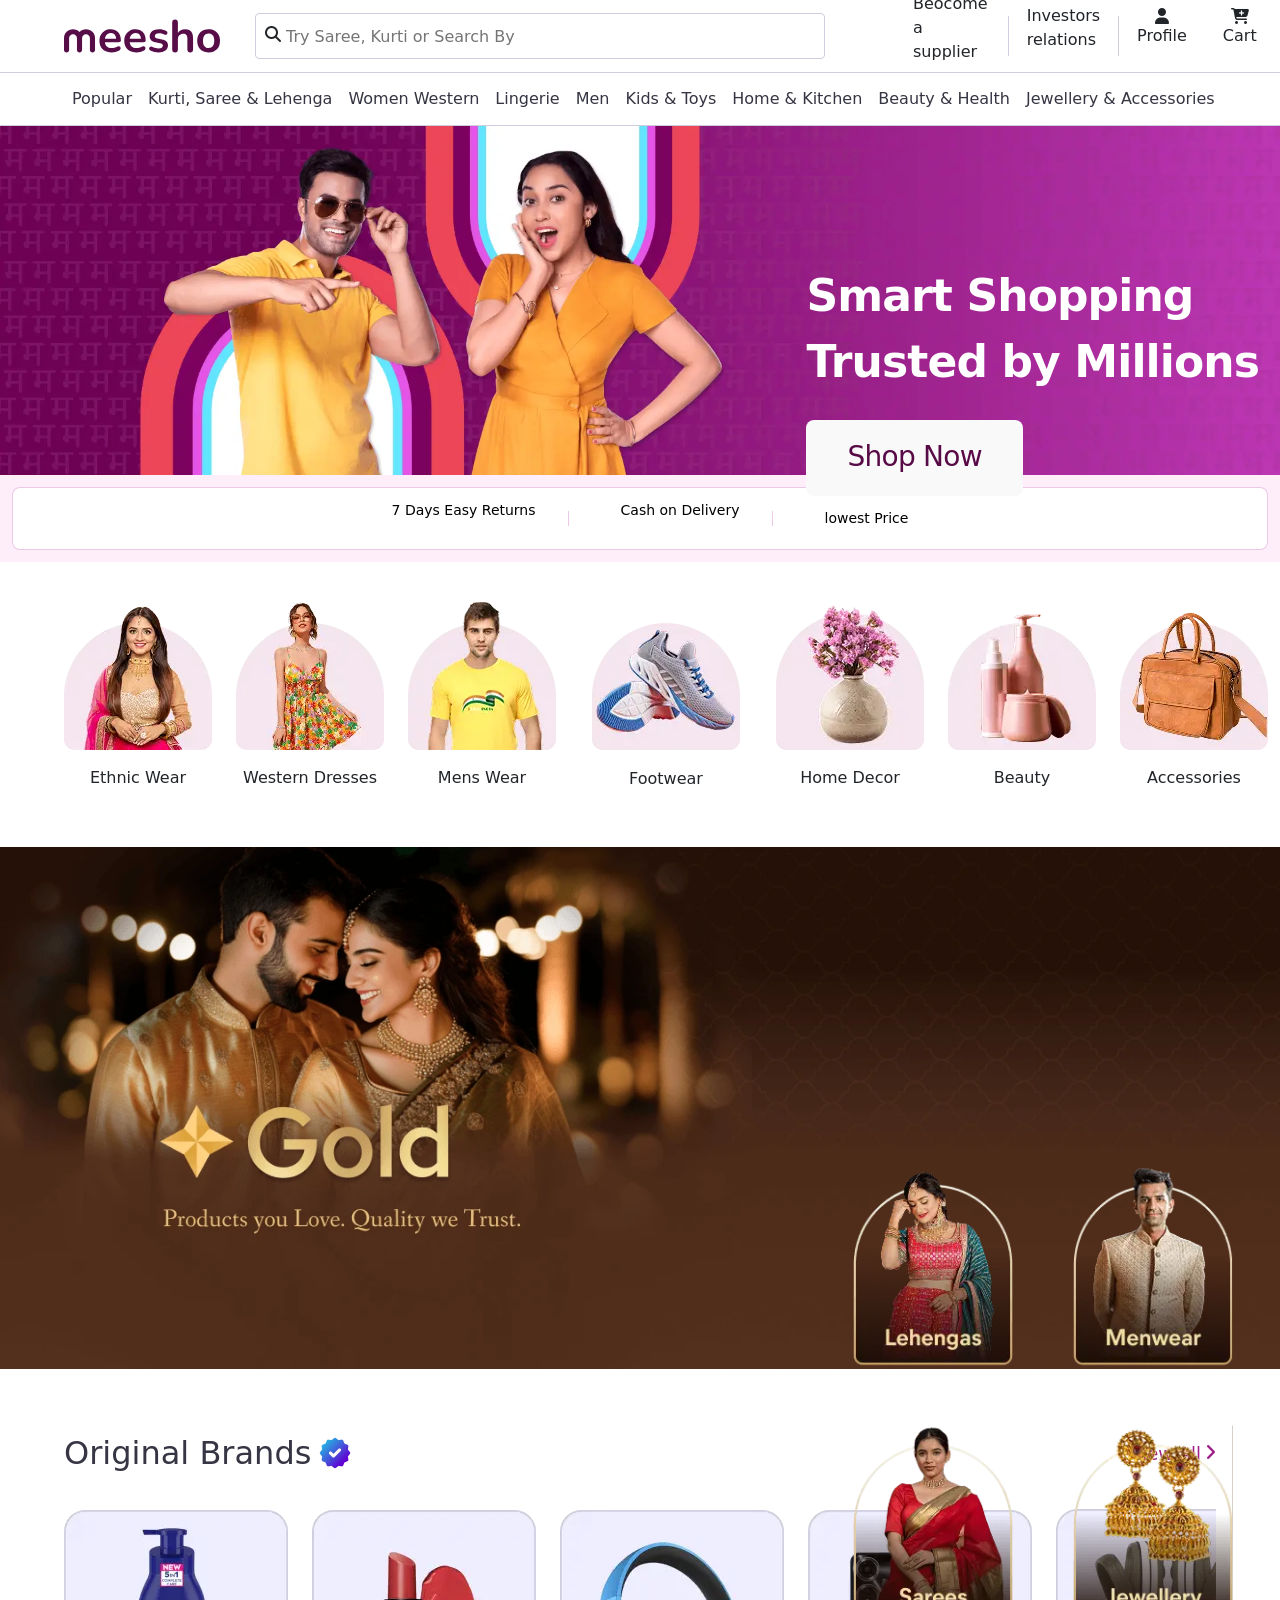
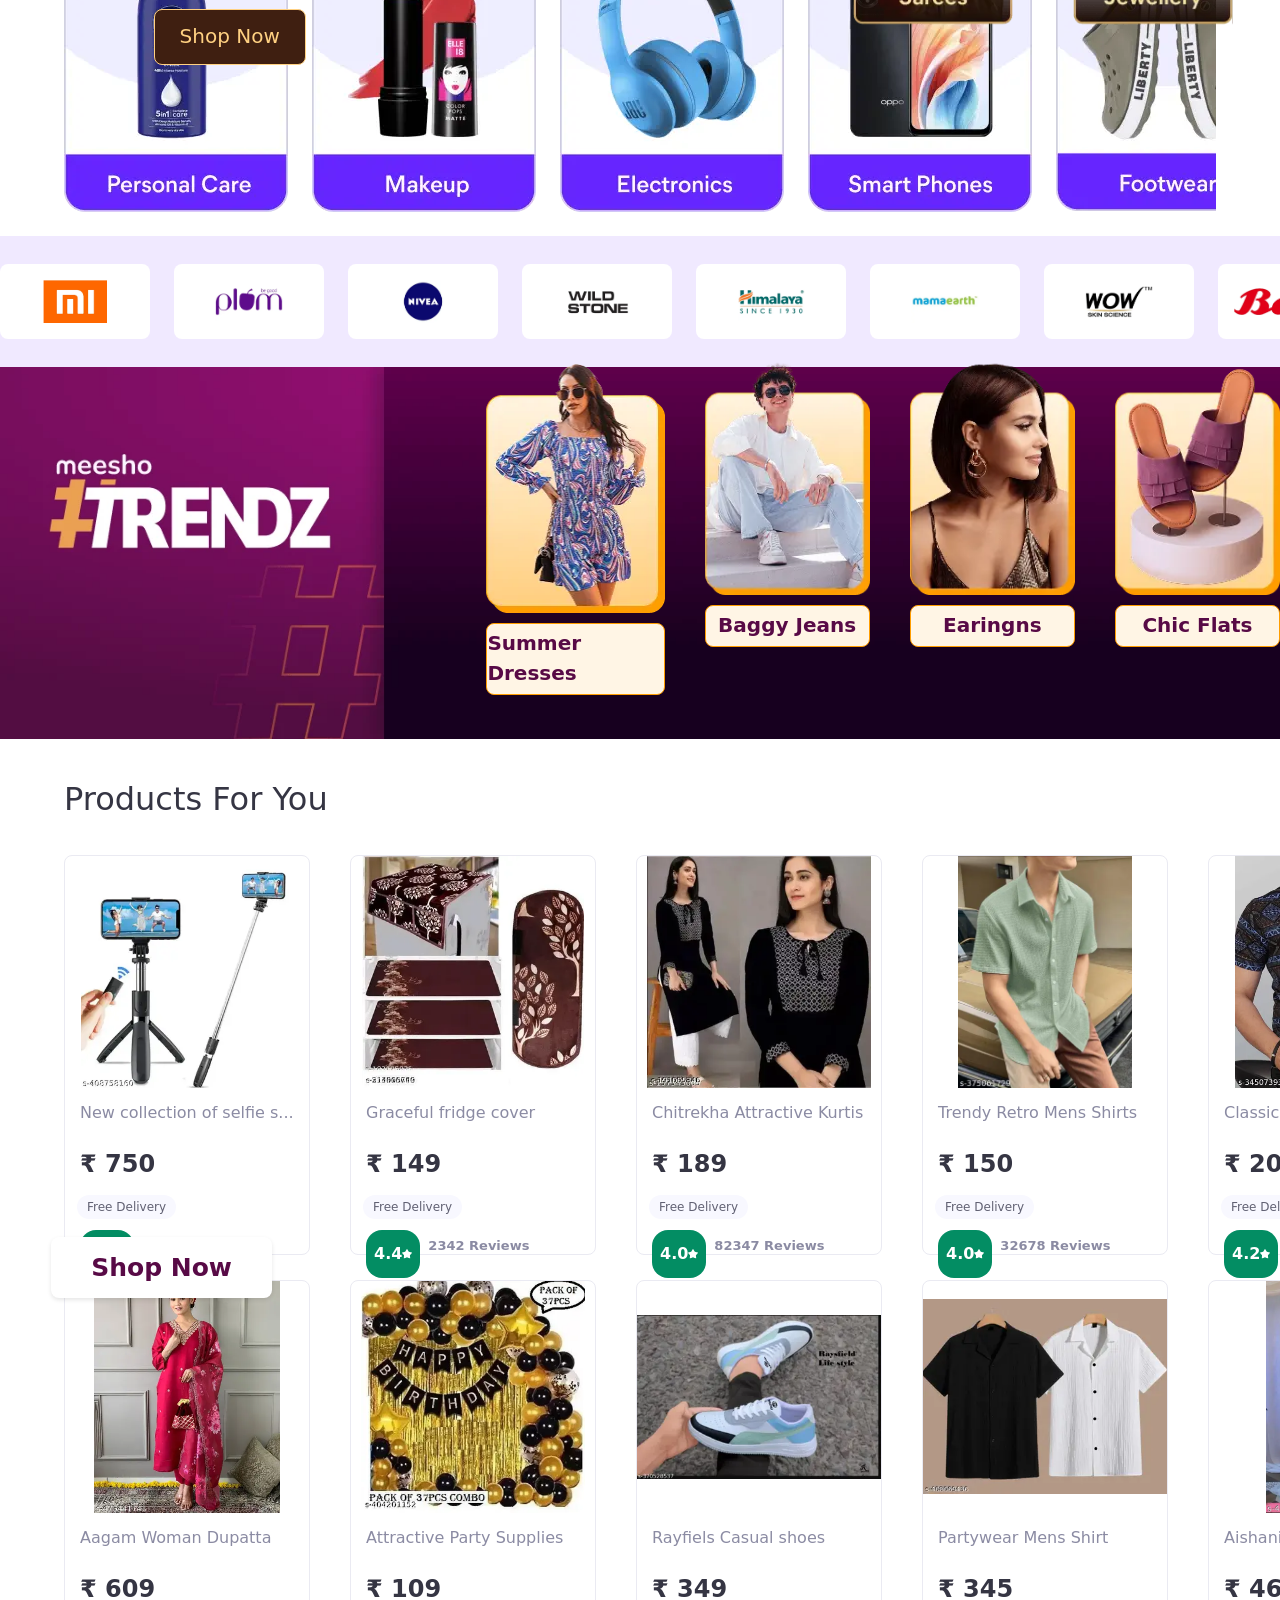
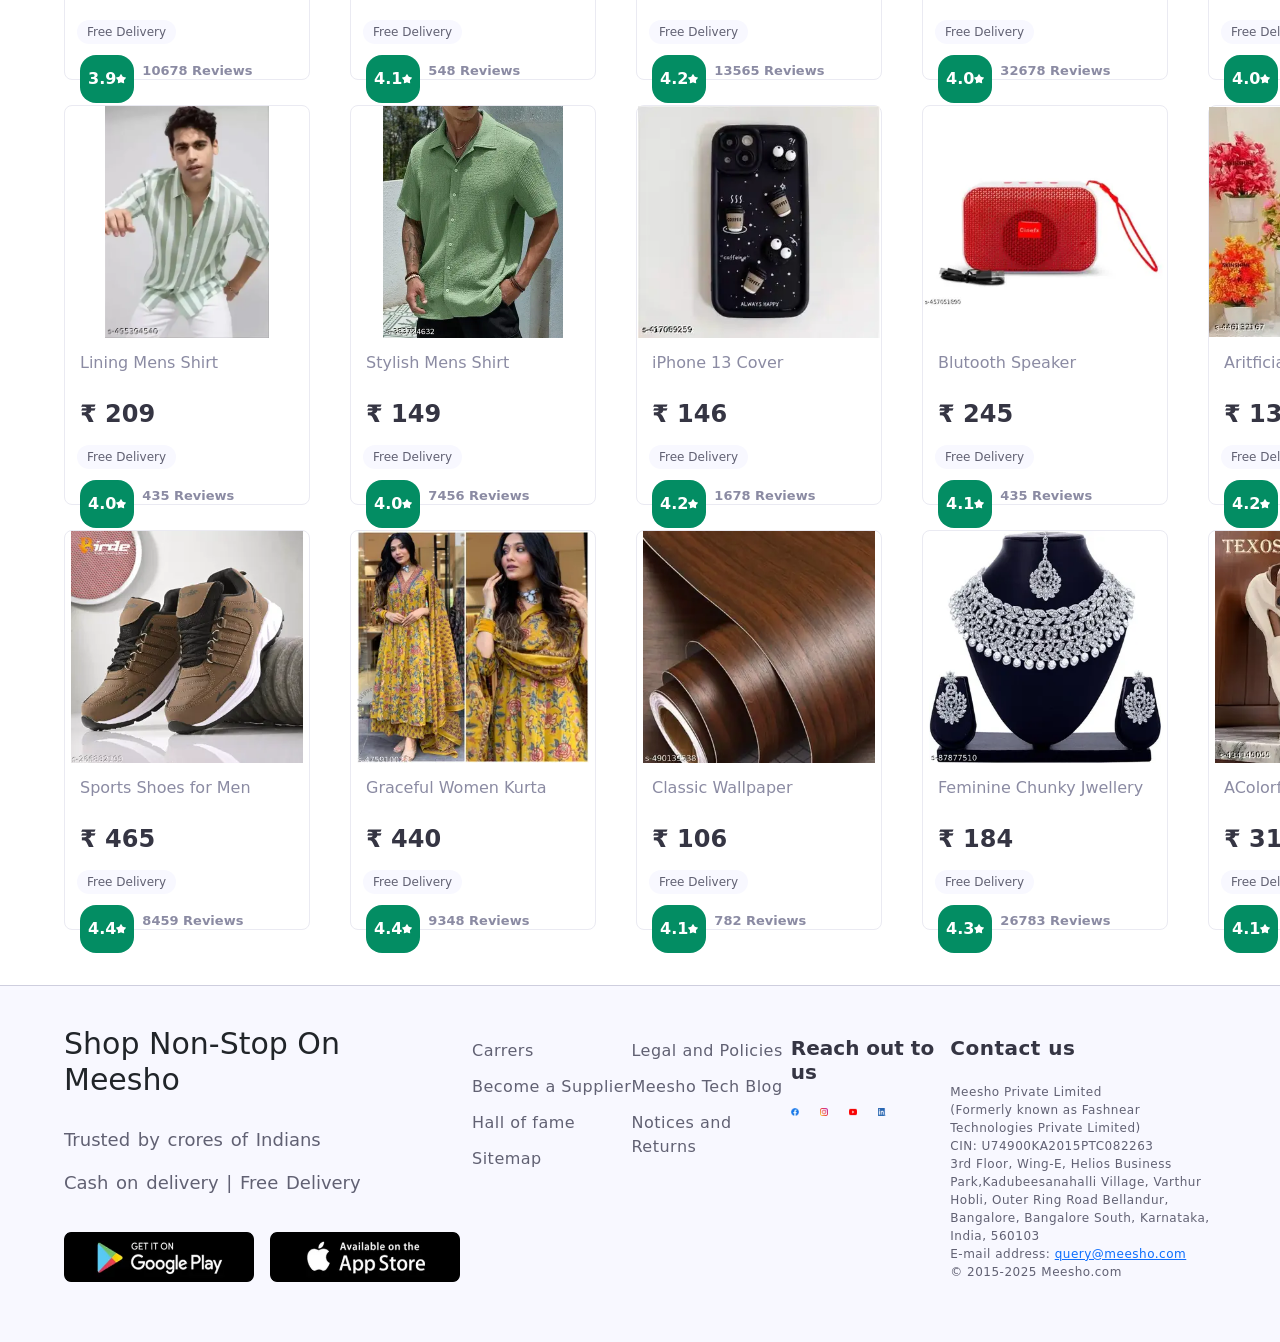
==== index.html @ 3241a060 "Initial commit" ====
<!DOCTYPE html>
<html lang="en">

<head>
    <meta charset="UTF-8">
    <meta name="viewport" content="width=device-width, initial-scale=1.0">
    <title>Meesho: Online shopping site</title>
    <link rel="icon" href="assets/icon.png">
    <link rel="stylesheet" href="css/style.css">
    <link rel="stylesheet" href="css/navbar.css">
    <link rel="stylesheet" href="css/hero.css">
    <link rel="stylesheet" href="css/policy.css">
    <link rel="stylesheet" href="css/category.css">
    <link rel="stylesheet" href="css/gold-banner.css">
    <link rel="stylesheet" href="css/brands.css">
    <link rel="stylesheet" href="css/trendz.css">
    <link rel="stylesheet" href="css/products.css">
    <link rel="stylesheet" href="css/footer.css">
    <link rel="stylesheet" href="css/responsive.css">
  
    <!-- Bootstrap CSS CDN -->
    <link href="https://cdn.jsdelivr.net/npm/bootstrap@5.3.7/dist/css/bootstrap.min.css" rel="stylesheet">
    <link href="https://fonts.googleapis.com/css2category?family=Poppins&display=swap" rel="stylesheet">
    <link rel="stylesheet" href="https://cdnjs.cloudflare.com/ajax/libs/font-awesome/6.7.2/css/all.min.css">
</head>

<body>
     <!-- ================= HEADER START ================= -->
    <div class="full-nav">
        <div class="outer">
            <div class="logo-title">
                <a href=""><img src="assets/meeshoLogo.svg" alt=""></a>
            </div>
            <div class="search-title">
                <i class="fa-solid fa-magnifying-glass"></i>
                <input type="text" placeholder="Try Saree, Kurti or Search By">
            </div>
            <div class="icons">

                <p>Beocome a supplier</p>
                <div class="line"></div>
                <p>Investors relations</p>
                <div class="line"></div>

                <div class="user">
                    <i class="fa-solid fa-user"></i>
                    <p>Profile</p>
                </div>
                <div class="user">
                    <i class="fa-solid fa-cart-plus"></i>
                    <p>Cart</p>
                </div>

            </div>
        </div>
        <div class="mid-line"></div>
        <div class="box">
            <div class="nav-down">
               <div class="nav-list"><p>Popular</p></div>

<div class="nav-list"><p>Kurti, Saree & Lehenga</p></div>

<div class="nav-list"><p>Women Western</p></div>

<div class="nav-list"><p>Lingerie</p></div>

<div class="nav-list"><p>Men</p></div>

<div class="nav-list"><p>Kids & Toys</p></div>

<div class="nav-list"><p>Home & Kitchen</p></div>

<div class="nav-list"><p>Beauty & Health</p></div>

<div class="nav-list"><p>Jewellery & Accessories</p></div>

<div class="nav-list"><p>Bags</p></div>
            </div>
        </div>
        <div class="mid-line"></div>
    </div>
     <!-- ================= HEADER END ================= -->
       <!-- ================= HERO START ================= -->

    <div class="banner">
        <img src="assets/meesho background.webp" alt="" class="img-banner">
        <div class="img-content">
            <div class="img-text">
                <div>Smart Shopping</div>
                <div>Trusted by Millions</div>
            </div>
            <div class="shop-now">Shop Now</div>
        </div>
    </div>
     <!-- ================= HERO END ================= -->


    <!-- ================= POLICY START ================= -->
    <div class="policy">
        <div class="child-box">
            <div class="child-boxs">
                <img src="assets/returns.svg" alt="">
                <p>7 Days Easy Returns</p>
            </div>
            <div class="policy-line"></div>
            <div class="child-boxs">
                <img src="assets/cod.svg" alt="">
                <p>Cash on Delivery</p>
            </div>
            <div class="policy-line"></div>
            <div class="child-boxs">
                <img src="assets/lowest-price.svg" alt="">
                <p></p>lowest Price</p>
            </div>
        </div>
    </div>
     <!-- ================= POLICY END ================= -->


    <!-- ================= COLLECTION START ================= -->
    <div class="collection">
        <div class="collection-item">
            <a href="">
                <img src="assets/ethnicwear" alt="">
                <p>Ethnic Wear</p>
            </a>
        </div>
        <div class="collection-item">
            <a href="">
                <img src="assets/westerndress" alt="">
                <p>Western Dresses</p>
            </a>
        </div>
        <div class="collection-item">
            <a href="">
                <img src="assets/menswear" alt="">
                <p>Mens Wear</p>
            </a>
        </div>
        <div class="collection-item">
            <a href="">
                <img src="assets/footwear" alt="">
                <p>Footwear</p>
            </a>
        </div>
        <div class="collection-item">
            <a href="">
                <img src="assets/homedecor" alt="">
                <p>Home Decor</p>
            </a>
        </div>
        <div class="collection-item">
            <a href="">
                <img src="assets/beauty" alt="">
                <p>Beauty</p>
            </a>
        </div>
        <div class="collection-item">
            <a href="">
                <img src="assets/accessories" alt="">
                <p>Accessories</p>
            </a>
        </div>
        <div class="collection-item">
            <a href="">
                <img src="assets/grocery" alt="">
                <p>Grocery</p>
            </a>
        </div>
    </div>
       <!-- ================= COLLECTION END ================= -->


    <!-- ================= GOLD BANNER START ================= -->
    <div class="gold">
        <img src="assets/goldbanner" alt="">
        <div class="shop-now-gold">Shop Now</div>
        <div class="gold-img">
            <img src="assets/lehengas" alt="">
            <img src="assets/mentraditional" alt="">
            <img src="assets/sarees" alt="">
            <img src="assets/jewellery" alt="">
        </div>
    </div>
      <!-- ================= GOLD BANNER END ================= -->


    <!-- ================= ORIGINAL BRANDS START ================= -->
    <div class="b-section">
        <div class="section">
            <div class="original-brand">Original Brands
                <img src="assets/verified.png" alt="">
            </div>
            <a href="#" class="view-all">View All
                <i class="fa-solid fa-angle-right"></i>
            </a>
        </div>
        <div class="item-section">
            <a href="#"><img src="assets/personalcare" alt=""></a>
            <a href="#"><img src="assets/makeup" alt=""></a>
            <a href="#"><img src="assets/electronics" alt=""></a>
            <a href="#"><img src="assets/smartphones" alt=""></a>
            <a href="#"><img src="assets/crocs" alt=""></a>
            <a href="#"><img src="assets/books" alt=""></a>
            <a href="#"><img src="assets/menperfume" alt=""></a>
            <a href="#"><img src="assets/bags" alt=""></a>
        </div>
    </div>
    <div class="brand-section">
        <div class="brand-inner">
            <div class="brand-loop">
                <div class="brand-name"><img src="assets/mi" alt=""></div>
                <div class="brand-name"><img src="assets/plom" alt=""></div>
                <div class="brand-name"><img src="assets/nivea" alt=""></div>
                <div class="brand-name"><img src="assets/wildstone" alt=""></div>
                <div class="brand-name"><img src="assets/himalya" alt=""></div>
                <div class="brand-name"><img src="assets/mamaearth" alt=""></div>
                <div class="brand-name"><img src="assets/wowimg" alt=""></div>
                <div class="brand-name"><img src="assets/bata" alt=""></div>
                <div class="brand-name"><img src="assets/mi" alt=""></div>
                <div class="brand-name"><img src="assets/plom" alt=""></div>
                <div class="brand-name"><img src="assets/nivea" alt=""></div>
                <div class="brand-name"><img src="assets/wildstone" alt=""></div>
                <div class="brand-name"><img src="assets/himalya" alt=""></div>
                <div class="brand-name"><img src="assets/mamaearth" alt=""></div>
                <div class="brand-name"><img src="assets/wowimg" alt=""></div>
                <div class="brand-name"><img src="assets/bata" alt=""></div>
            </div>
        </div>
    </div>
      <!-- ================= ORIGINAL BRANDS END ================= -->


    <!-- ================= TRENDZ START ================= -->
    <div class="trendz">
        <img src="assets/trendz" alt="">
        <div class="shopnow-trendz">Shop Now</div>
        <div class="trendz-collection">
            <a href="">
                <img src="assets/summerdresses" alt="">
                <p>Summer Dresses</p>
            </a>
            <a href="">
                <img src="assets/baggyjeans" alt="">
                <p>Baggy Jeans</p>
            </a>
            <a href="">
                <img src="assets/earingns" alt="">
                <p>Earingns</p>
            </a>
            <a href="">
                <img src="assets/chicflats" alt="">
                <p>Chic Flats</p>
            </a>
        </div>
    </div>
    <!-- ================= TRENDZ END ================= -->


    <!-- ================= PRODUCTS START ================= -->
    <div class="products">
        <h4 style="font-size: 32px; ">Products For You</h4>
        <div class="product-box">
            <div class="pro-box">
                <img src="assets/im1.webp" alt="">
                <div class="pro-data">
                    <p>New collection of selfie s...</p>
                    <h5>₹ 750</h5>
                    <div class="free-deliver">
                        <span>Free Delivery</span>
                    </div>
                    <div class="rating">
                        <span>4.1<img src="assets/star.svg" alt=""></span>
                        <p>139 Reviews</p>
                    </div>
                </div>
            </div>
            <div class="pro-box">
                <img src="assets/img2.webp" alt="">
                 <div class="pro-data">
                    <p>Graceful fridge cover</p>
                    <h5>₹ 149</h5>
                    <div class="free-deliver">
                        <span>Free Delivery</span>
                    </div>
                    <div class="rating">
                        <span>4.4<img src="assets/star.svg" alt=""></span>
                        <p>2342 Reviews</p>
                    </div>
                </div>
            </div>
            <div class="pro-box">
                <img src="assets/img3.webp" alt="">
                 <div class="pro-data">
                    <p>Chitrekha Attractive Kurtis</p>
                    <h5>₹ 189</h5>
                    <div class="free-deliver">
                        <span>Free Delivery</span>
                    </div>
                    <div class="rating">
                        <span>4.0<img src="assets/star.svg" alt=""></span>
                        <p>82347 Reviews</p>
                    </div>
                </div>
            </div>
            <div class="pro-box">
                <img src="assets/img4.webp" alt="">
                 <div class="pro-data">
                    <p>Trendy Retro Mens Shirts</p>
                    <h5>₹ 150</h5>
                    <div class="free-deliver">
                        <span>Free Delivery</span>
                    </div>
                    <div class="rating">
                        <span>4.0<img src="assets/star.svg" alt=""></span>
                        <p>32678 Reviews</p>
                    </div>
                </div>
            </div>
             <div class="pro-box">
                <img src="assets/img5.webp" alt="">
                 <div class="pro-data">
                    <p>Classic Mens Shirt</p>
                    <h5>₹ 209</h5>
                    <div class="free-deliver">
                        <span>Free Delivery</span>
                    </div>
                    <div class="rating">
                        <span>4.2<img src="assets/star.svg" alt=""></span>
                        <p>31590 Reviews</p>
                    </div>
                </div>
            </div>
        </div>

        <div class="product-box">
            <div class="pro-box">
                <img src="assets/img6.webp" alt="">
                <div class="pro-data">
                    <p>Aagam Woman Dupatta</p>
                    <h5>₹ 609</h5>
                    <div class="free-deliver">
                        <span>Free Delivery</span>
                    </div>
                    <div class="rating">
                        <span>3.9<img src="assets/star.svg" alt=""></span>
                        <p>10678 Reviews</p>
                    </div>
                </div>
            </div>
            <div class="pro-box">
                <img src="assets/img7.webp" alt="">
                 <div class="pro-data">
                    <p>Attractive Party Supplies</p>
                    <h5>₹ 109</h5>
                    <div class="free-deliver">
                        <span>Free Delivery</span>
                    </div>
                    <div class="rating">
                        <span>4.1<img src="assets/star.svg" alt=""></span>
                        <p>548 Reviews</p>
                    </div>
                </div>
            </div>
            <div class="pro-box">
                <img src="assets/img8.webp" alt="">
                 <div class="pro-data">
                    <p>Rayfiels Casual shoes</p>
                    <h5>₹ 349</h5>
                    <div class="free-deliver">
                        <span>Free Delivery</span>
                    </div>
                    <div class="rating">
                        <span>4.2<img src="assets/star.svg" alt=""></span>
                        <p>13565 Reviews</p>
                    </div>
                </div>
            </div>
            <div class="pro-box">
                <img src="assets/img9.webp" alt="">
                 <div class="pro-data">
                    <p>Partywear Mens Shirt</p>
                    <h5>₹ 345</h5>
                    <div class="free-deliver">
                        <span>Free Delivery</span>
                    </div>
                    <div class="rating">
                        <span>4.0<img src="assets/star.svg" alt=""></span>
                        <p>32678 Reviews</p>
                    </div>
                </div>
            </div>
             <div class="pro-box">
                <img src="assets/img10.webp" alt="">
                 <div class="pro-data">
                    <p>Aishani Ensemble Sarees</p>
                    <h5>₹ 469</h5>
                    <div class="free-deliver">
                        <span>Free Delivery</span>
                    </div>
                    <div class="rating">
                        <span>4.0<img src="assets/star.svg" alt=""></span>
                        <p>8056 Reviews</p>
                    </div>
                </div>
            </div>
        </div>

         <div class="product-box">
            <div class="pro-box">
                <img src="assets/img11.webp" alt="">
                <div class="pro-data">
                    <p>Lining Mens Shirt</p>
                    <h5>₹ 209</h5>
                    <div class="free-deliver">
                        <span>Free Delivery</span>
                    </div>
                    <div class="rating">
                        <span>4.0<img src="assets/star.svg" alt=""></span>
                        <p>435 Reviews</p>
                    </div>
                </div>
            </div>
            <div class="pro-box">
                <img src="assets/img12.webp" alt="">
                 <div class="pro-data">
                    <p>Stylish Mens Shirt</p>
                    <h5>₹ 149</h5>
                    <div class="free-deliver">
                        <span>Free Delivery</span>
                    </div>
                    <div class="rating">
                        <span>4.0<img src="assets/star.svg" alt=""></span>
                        <p>7456 Reviews</p>
                    </div>
                </div>
            </div>
            <div class="pro-box">
                <img src="assets/img13.webp" alt="">
                 <div class="pro-data">
                    <p>iPhone 13 Cover</p>
                    <h5>₹ 146</h5>
                    <div class="free-deliver">
                        <span>Free Delivery</span>
                    </div>
                    <div class="rating">
                        <span>4.2<img src="assets/star.svg" alt=""></span>
                        <p>1678 Reviews</p>
                    </div>
                </div>
            </div>
            <div class="pro-box">
                <img src="assets/img14.webp" alt="">
                 <div class="pro-data">
                    <p>Blutooth Speaker</p>
                    <h5>₹ 245</h5>
                    <div class="free-deliver">
                        <span>Free Delivery</span>
                    </div>
                    <div class="rating">
                        <span>4.1<img src="assets/star.svg" alt=""></span>
                        <p>435 Reviews</p>
                    </div>
                </div>
            </div>
             <div class="pro-box">
                <img src="assets/img15.webp" alt="">
                 <div class="pro-data">
                    <p>Aritficial Plants</p>
                    <h5>₹ 130</h5>
                    <div class="free-deliver">
                        <span>Free Delivery</span>
                    </div>
                    <div class="rating">
                        <span>4.2<img src="assets/star.svg" alt=""></span>
                        <p>128 Reviews</p>
                    </div>
                </div>
            </div>
        </div>

        <div class="product-box">
            <div class="pro-box">
                <img src="assets/img16.webp" alt="">
                <div class="pro-data">
                    <p>Sports Shoes for Men</p>
                    <h5>₹ 465</h5>
                    <div class="free-deliver">
                        <span>Free Delivery</span>
                    </div>
                    <div class="rating">
                        <span>4.4<img src="assets/star.svg" alt=""></span>
                        <p>8459 Reviews</p>
                    </div>
                </div>
            </div>
            <div class="pro-box">
                <img src="assets/img17.webp" alt="">
                 <div class="pro-data">
                    <p>Graceful Women Kurta</p>
                    <h5>₹ 440</h5>
                    <div class="free-deliver">
                        <span>Free Delivery</span>
                    </div>
                    <div class="rating">
                        <span>4.4<img src="assets/star.svg" alt=""></span>
                        <p>9348 Reviews</p>
                    </div>
                </div>
            </div>
            <div class="pro-box">
                <img src="assets/img18.webp" alt="">
                 <div class="pro-data">
                    <p>Classic Wallpaper</p>
                    <h5>₹ 106</h5>
                    <div class="free-deliver">
                        <span>Free Delivery</span>
                    </div>
                    <div class="rating">
                        <span>4.1<img src="assets/star.svg" alt=""></span>
                        <p>782 Reviews</p>
                    </div>
                </div>
            </div>
            <div class="pro-box">
                <img src="assets/img19.webp" alt="">
                 <div class="pro-data">
                    <p>Feminine Chunky Jwellery</p>
                    <h5>₹ 184</h5>
                    <div class="free-deliver">
                        <span>Free Delivery</span>
                    </div>
                    <div class="rating">
                        <span>4.3<img src="assets/star.svg" alt=""></span>
                        <p>26783 Reviews</p>
                    </div>
                </div>
            </div>
             <div class="pro-box">
                <img src="assets/img20.webp" alt="">
                 <div class="pro-data">
                    <p>AColorful Mens Clogs</p>
                    <h5>₹ 310</h5>
                    <div class="free-deliver">
                        <span>Free Delivery</span>
                    </div>
                    <div class="rating">
                        <span>4.1<img src="assets/star.svg" alt=""></span>
                        <p>2649 Reviews</p>
                    </div>
                </div>
            </div>
        </div>
    </div>

     <div class="mid-line"></div>
        <!-- ================= PRODUCTS END ================= -->


    <!-- ================= FOOTER START ================= -->
    <div class="footer">
        <div class="footer-section">
            <div class="section-1">
                <h2>Shop Non-Stop On Meesho</h2>
                <p>Trusted by crores of Indians</p>
                <p>Cash on delivery  |  Free Delivery</p>
                <div class="download">
                    <img src="assets/google play.webp" alt="">
                    <img src="assets/app store.webp" alt="">
                </div>
            </div>
            <div class="section-2">
                <div class="sec"><a href="">Carrers</a></div>
                <div class="sec"><a href="">Become a Supplier</a></div>
                <div class="sec"><a href="">Hall of fame</a></div>
                <div class="sec"><a href="">Sitemap</a></div>
            </div>
             <div class="section-3">
                <div class="sec"><a href="">Legal and Policies</a></div>
                <div class="sec"><a href="">Meesho Tech Blog</a></div>
                <div class="sec"><a href="">Notices and Returns</a></div>
            </div>
            <div class="section-4">
                <h6>Reach out to us</h6>
                <div class="social-media">
                    <img src="assets/facebook.webp" alt="">
                    <img src="assets/instagram.webp" alt="">
                    <img src="assets/youtube.webp" alt="">
                    <img src="assets/linkedin.webp" alt="">
                </div>
            </div>
            <div class="section-5">
                <h6>Contact us</h6>
                <div>
                    Meesho Private Limited 
                    <br>
                    (Formerly known as Fashnear Technologies Private Limited) 
                    <br>
                    CIN: U74900KA2015PTC082263 
                    <br>
                    3rd Floor, Wing-E, Helios Business Park,Kadubeesanahalli Village, Varthur Hobli, Outer Ring Road Bellandur, Bangalore, Bangalore South, Karnataka, India, 560103 
                    <br>
                    E-mail address:
                    <a href="mailto:query@meesho.com">query@meesho.com</a>
                    <br>
                    © 2015-2025 Meesho.com

                </div>
            </div>
        </div>
    </div>
   <!-- ================= FOOTER END ================= -->


   <!-- jQuery -->
<script src="https://code.jquery.com/jquery-3.7.1.min.js"></script>

<!-- Bootstrap -->
<script src="https://cdn.jsdelivr.net/npm/bootstrap@5.3.7/dist/js/bootstrap.bundle.min.js"></script>

<!-- Data -->
<script src="js/data/menuData.js"></script>

<!-- Components -->
<script src="js/components/navbar.js"></script>

<!-- Main App -->
<script src="js/app.js"></script>
</body>

</html>
---- css/style.css ----
/* ======================================
   GLOBAL STYLES
====================================== */

* {
    margin: 0;
    padding: 0;
    box-sizing: border-box;
}

body {
    font-family: 'Poppins', sans-serif;
}
---- css/navbar.css ----
/* Navbar styles */
/* ===========================================
                NAVBAR
=========================================== */

.full-nav{
    position: fixed;
    z-index: 10;
    width: 100%;
    background:white;
    top: 0px;

}
 

.outer {
    height: 72px;
    padding-left: 64px;
    padding-right: 64px;
    display: flex;
    max-width: 100%;
    
}

.logo-title img {
    height: 36px;
    width: 156px;

}

.logo-title {
    display: flex;
    align-self: center;
    margin-right: 15px;
}

.search-title input {
    width: 570px;
    height: 45.2px;
    padding-left: 30px;
    border: 1px solid rgb(206, 206, 222);
    border-radius: 4px;
    font-size: 1rem;
}

.search-title {
    display: flex;
    align-items: center;
}

.search-title i {
    transform: translateX(30px);
    height: 20px;
    width: 20px;
    cursor: pointer;
}

.icons {
    display: flex;
    align-items: center;
    justify-content: center;
    font-size: 16px;
    margin-left: 70px;
    cursor: pointer;
}

.icons p {
    margin-left: 18px;
    margin-right: 18px;
}

.line {
    height: 40px;
    width: 2px;
    background-color: #cecede;
}

.user {
    margin-left: px;
}

.user i {
    display: flex;
    justify-content: center;

}

.mid-line {
    background-color: rgb(206, 206, 222);
    height: 1px;
    width: 100%;
}

.box {
    max-width: 100%;
    padding: 0 64px;
}

.nav-down {
    max-width: 100%;
    height: 52px;
    padding: 0;
    background-color: white;
    overflow-x: auto;
    scrollbar-width: none;
    display: flex;
    justify-content: space-between;
    align-items: center;
    margin: 0px;

}

.nav-list {
    align-items: center;
    justify-content: center;
    display: flex;
    border-radius: 2px 2px 0px 0px;
    padding: 0px 8px;
    white-space: nowrap;

}

.nav-list p {
    font-size: 1rem;
    line-height: 16px;
    margin: 0;
    padding: 0;
    color: rgb(53, 53, 67);
}

.nav-list p:hover {
    color: rgb(159, 32, 137);
    border-bottom: 3px solid rgb(159, 32, 137);
    cursor: pointer;
}
---- css/hero.css ----
/* Hero section styles */

.img-banner {
    max-width: 100%;
    height: auto;
    display: block;
    color: transparent;
    padding-top: 120px ;
}

.img-content {
    display: flex;
    flex-direction: column;
    gap: 32px;
    align-items: flex-start;
    position: absolute;
    left: 63%;
    top: 30%;
    font-size: 44px;
    line-height: 52px;
    letter-spacing: -0.72px;
    /* transform: translateY(-50%); */

}

.img-text {
    font-style: normal;
    letter-spacing: -0.88px;
    font-weight: 700;
    color: white;
    display: flex;
    flex-direction: column;
    gap: 14px;
}


.shop-now {
    padding: 11px 41px 13px;
    font-size: 28px;
    border-radius: 8px;
    background: rgb(249, 249, 249);
    cursor: pointer;
    box-sizing: border-box;
    text-align: center;
    box-shadow: rgba(0, 0, 0, 0, 15)0px 1px 1px 0px;
    color: rgb(88, 10, 70);
}
---- css/policy.css ----
/* Policy section styles */

.policy {
    max-width: 100%;
    padding: 12px;
    background-color: rgb(253, 238, 250);
}

.child-box {
    border: 1px solid rgba(220, 148, 208, 0.5);
    border-radius: 8px;
    display: flex;
    justify-content: center;
    align-items: center;
    padding: 12px 32px;
    background: white;
}

.child-boxs {
    font-size: 14px;
    font-weight: 500;
    color: rgb(0, 0, 0);
    white-space: nowrap;
    display: flex;
    text-align: center;
    margin-right: 32px;
    margin-left: 32px;
}

.child-boxs img {
    height: 20px;
    width: 20px;
    padding: 0px 10px 0px 10px;
}

.policy-line {
    height: 15px;
    width: 1px;
    background-color: rgba(220, 148, 208, 0.5);
}
---- css/category.css ----
/* Category section styles */
.collection {
    padding: 40px 64px;
    max-width: 100%;
    display: flex;
    gap: 24px;
}

.collection-item a {
    text-decoration: none;
    color: inherit;
    text-align: center;

}

.collection-item p {
    padding: 16px 0px 0px;
}

.collection-item:hover {
    transform: translateY(-4px);
    transition: transform 0.2s;
}
---- css/gold-banner.css ----
/* Gold banner styles */




.gold img {
    width: 100%;
}

.shop-now-gold {
    border: 1px solid rgb(255, 209, 130);
    background: rgb(63, 31, 17);
    color: rgb(255, 209, 130);
    padding: 11px 25px 13px;
    border-radius: 8px;
    font-size: 20px;
    position: absolute;
    bottom: -85%;
    left: 12%;
    cursor: pointer;
}
.gold-img{
    display: grid;
    grid-template-columns: repeat(2,1fr);
    gap: 60px;
    position: absolute;
    width: 21%;
    top: 155%;
    transform: translateY(-50%);
    left: 66.66%;

}
.gold-img img{
    height: 199.51px;
    width: 160px;
    cursor: pointer;
}
.gold-img img:hover{
     transform: translateY(-4px);
    transition: transform 0.2s;
}
---- css/brands.css ----
/* Brands section styles */

.b-section{
    max-width: 100%;
    padding: 60px 64px 16px;
}
.section{
    display: flex;
    justify-content: space-between;
    align-items: center;
    margin-bottom: 24px;
}
.original-brand{
    display: flex;
    align-items: center;
    gap: 8px;
    color: rgb(53, 53, 67);
    font-size: 32px;
    font-style: normal;
}
.original-brand img{
    height: 32px;
    width: 32px;
}
.view-all{
    color: rgb(159, 32, 137);
    font-size: 18px;
    font-weight: 500;
    display: flex;
    align-items: center;
    gap: 4px;
    text-decoration: none;
}
.item-section{
    display: flex;
    gap: 24px;
    overflow-x: auto;
    padding: 8px 0px;
    scroll-behavior: smooth;
    scrollbar-width: none;
}
.brand-section{
    background: rgb(240, 233, 255);
    padding: 12px 0px;
    overflow: hidden;
}
.brand-inner{
    display: flex;
    overflow: hidden;
    width: 100%;
}
.brand-loop{
    display: flex;
    gap: 24px;
    animation: 30s linear 0s infinite normal none running scroll;
    padding: 16px 0px;
    box-sizing: border-box;
}

@keyframes scroll {
  0% {
    transform: translateX(0);
  }
  100% {
    transform: translateX(-50%);
  } 
}


.brand-name{
    height: 75px;
    width: 150px;
    display: flex;
    align-items: center;
    justify-content: center;
    background: rgb(255, 255, 255);
    border-radius: 8px;
    transition: transform 0.2s;
    padding: 16px;
}
.brand-name img{
    max-width: 100%;
    max-height: 100%;
    object-fit: contain;
}
.brand-name:hover{
    transform: translateY(-5px);
    box-shadow: rgba(0, 0, 0, 0.10) 0px 10px 15px;
}
.brand-loop:hover{
    animation-play-state: paused;
}
---- css/trendz.css ----
/* Trendz section styles */


.trendz img{
    width: 100%;
}
.shopnow-trendz{
    background: rgb(255, 255, 255);
    border: none;
    border-radius: 8px;
    color: rgb(88, 10, 70);
    font-size: 25px;
    font-weight: 600;
    cursor: pointer;
    transition: 0.2s;
    box-shadow: rgba(0, 0, 0, 0.1) 0px 2px 4px;
    position: absolute;
    bottom: -222%;
    left: 4%;
    padding: 12px 40px;
}
.shopnow-trendz:hover{
    transform: translateY(-4px);
}
.trendz-collection{
    display: flex;
    gap: 40px;
    position: absolute;
    left: 38%;
    transform: translateY(-380px);
}
.trendz-collection p{
    padding: 4px 0px 6px;
    display: flex;
    justify-content: center;
    background: rgb(255, 255, 255);
    border-radius: 8px;
    color: rgb(88, 10, 70);
    cursor: pointer;
    font-size: 20px;
    border: 1px solid rgb(255, 157, 0);
    background: rgb(255, 245, 229);
    font-weight: 600;
    margin-top: 10px;
    
}
.trendz-collection a{
    text-decoration: none;
}
.trendz-collection a:hover{
    transform: translateY(-5px);
    transition: 0.2s;
}
---- css/products.css ----
/* Products section styles */

.products{
    max-width: 1920px;
    padding: 0px 64px;
    margin-top: 40px;
    padding-bottom: 30px;
}
.products h4{
    color: rgb(53, 53, 67);
    font-weight: 500;
    font-size: 32px;
    line-height: 40px;
    padding: 0px 0px 28px;
}
.product-box{
    width: 100%;
    height: auto;
    gap: 40px;
    display: flex;
    cursor: pointer;
    margin-bottom: 25px;
}
.pro-box{
    height: 400px;
    width: 250px;
    border-radius: 8px; 
    background-color: rgb(255, 255, 255);
    border-radius: 8px;
    border: 1px solid rgb(234, 234, 242); 
}
.pro-box img{
    height: 232px;
    width: 244px;
    object-fit: contain;
}
.pro-data p{
     color: rgb(139, 139, 163);
    font-style: normal;
    font-weight: 500;
    font-size: 16px;
    line-height: 20px;
    padding: 15px;
}

.pro-data h5{
    color: rgb(53, 53, 67);
    font-weight: 700;
    font-size: 24px;
    line-height: 20px;
    padding-left: 15px;
}
.pro-data span{
    color: rgb(97, 97, 115);
    background: rgb(248, 248, 255);
    padding: 5px 10px;
    border-radius: 48px;
    font-weight: 500;
    font-size: 12px;
    text-align: center;
}
.free-deliver{
    padding: 12px;
}
.rating{
    display: flex;
    padding-left: 15px;
}
.rating span{
    display: inline-flex;
    justify-content: center;
    align-items: center;
    border-radius: 16px;
    padding: 4px 8px;
    background: rgb(3, 141, 99);
    fill: rgb(255, 255, 255);
    color: white;
    font-weight: 600;
    font-size: 16px;
}
.rating img{
    height: 10px;
    width: 10px;
}
.rating p{
    color: rgb(139, 139, 163);
    font-style: normal;
    font-weight: 600;
    font-size: 13px;
    line-height: 16px;
    padding: 0.5rem;
}
---- css/footer.css ----
/* Footer styles */

.footer{
    padding: 40px 64px 40px 64px;
    background-color: rgb(248, 248, 255);
}
.footer-section{
    width: 100%;
    display: flex;
}
.section-1{
   padding-right: 12px;
}
.section-1 h2{
    font-size: 30px;
    font-weight: 500;
    padding-bottom: 20px;
}
.section-1 p{
    color: rgb(97, 97, 115);
    font-size: 18px;
    word-spacing: 2px;
    font-weight: 500;
    gap: 20px;
}
.download{
    display: flex;
    gap: 16px;
}
.download img{
    height: 50px;
    width: 190px;
    background: transparent;
    margin: 20px 0px 20px 0px;
}
.section-2{
    width: 15%;
    padding-top: 13px;
    margin: 0px 0px 40px;

}
.section-2 a{
    text-decoration: none;
    color: rgb(97, 97, 115);
    font-size: 16px;
    font-weight: 500;
    letter-spacing: 0.5px;
}
.sec{
    padding-bottom: 12px;
}
.section-3{
    width: 15%;
    padding-top: 13px;

}
.section-3 a{
    text-decoration: none;
    color: rgb(97, 97, 115);
    font-size: 16px;
    font-weight: 500;
    letter-spacing: 0.5px;
}
.section-3 a:hover{
    color: black;
    text-decoration: underline;
}
.section-4{
    padding-top: 10px;
    width: 15%;
}
.section-4 h6{
    color: rgb(53, 53, 67);
    font-weight: 700;
    font-size: 20px;
}
.section-4 img{
    padding: 16px 16px 0px 0px ;
    height: 24px;
    width:  24px;
}
.section-2 a:hover{
    color: black;
    text-decoration: underline;
}
.section-5{
    width: 25%;
    padding-top: 10px;
    font-size: 12px;
    color: rgb(97, 97, 115);
    letter-spacing: 0.5px;
    line-height: 1.5;
    font-weight: 500;
}
.section-5 h6{
    color: rgb(53, 53, 67);
    font-weight: 700;
    font-size: 20px;
    padding-bottom: 15px;
}
---- css/responsive.css ----
/* Responsive styles */
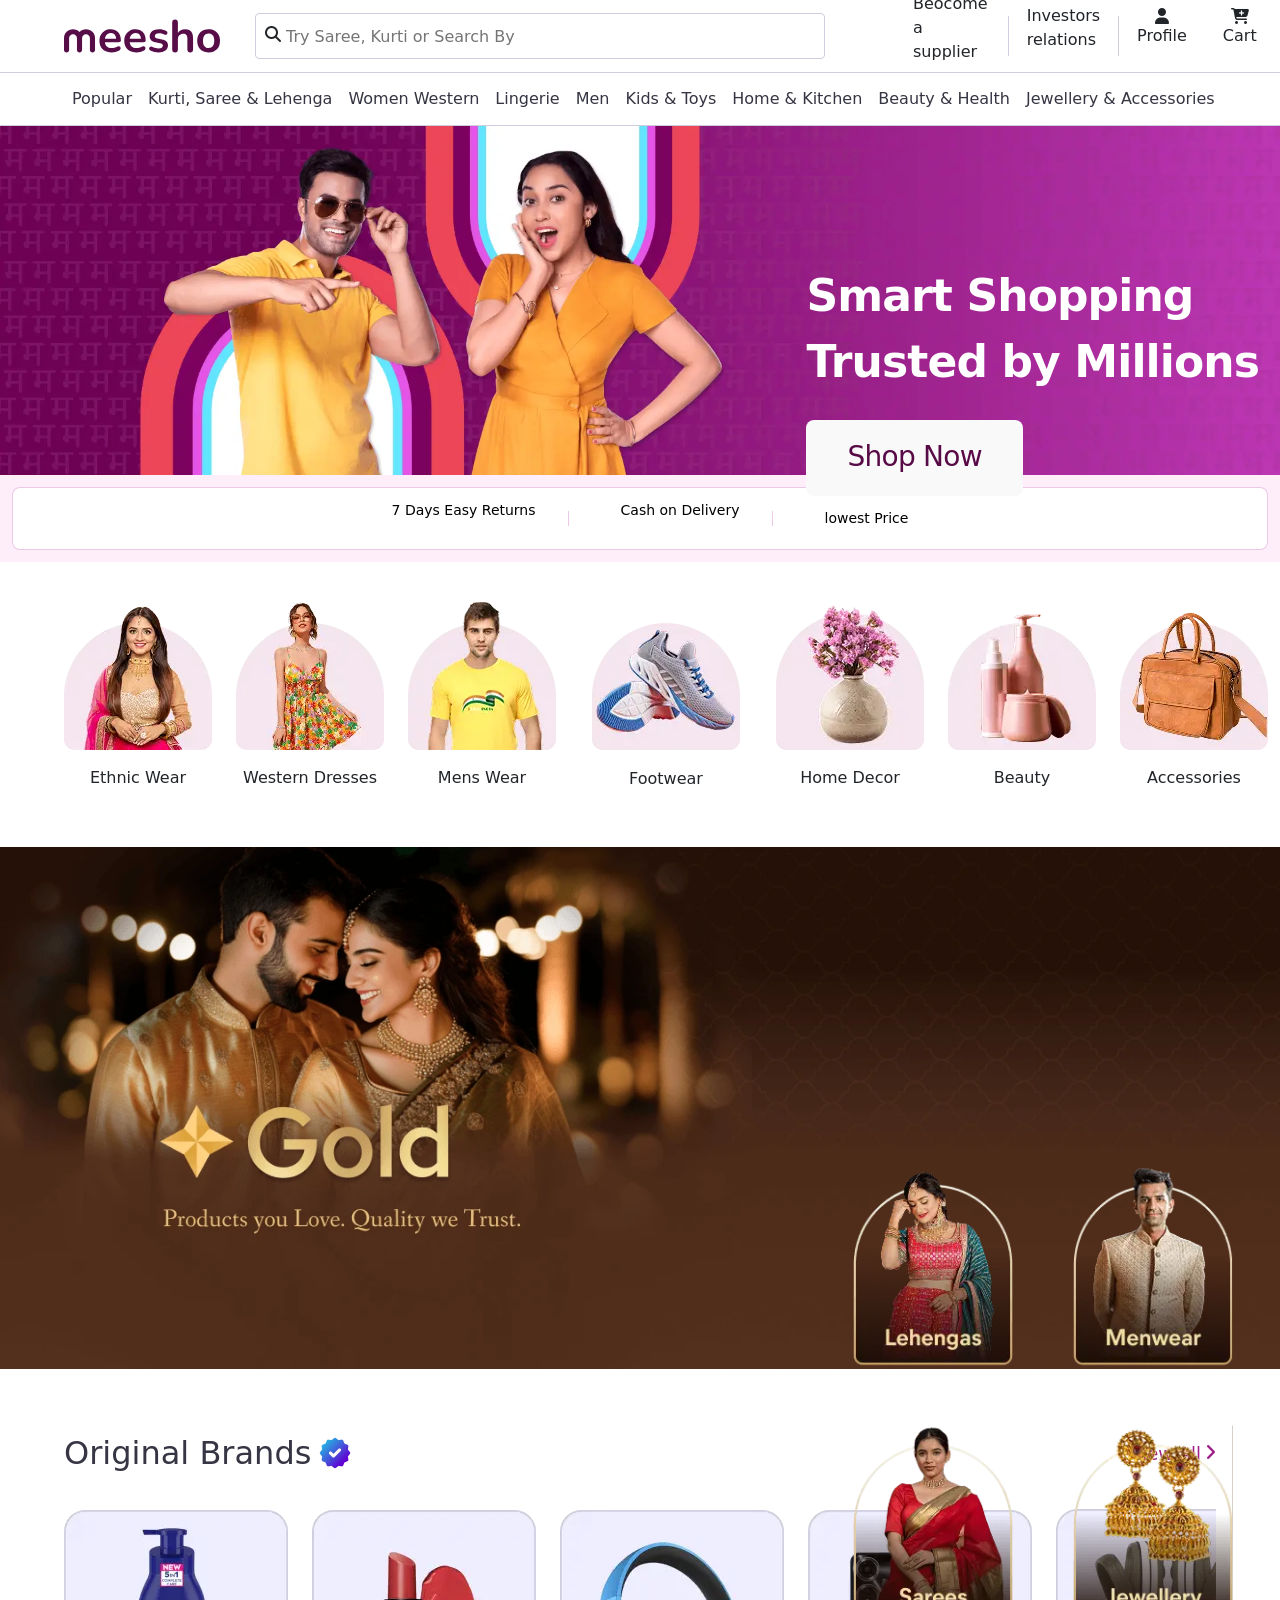
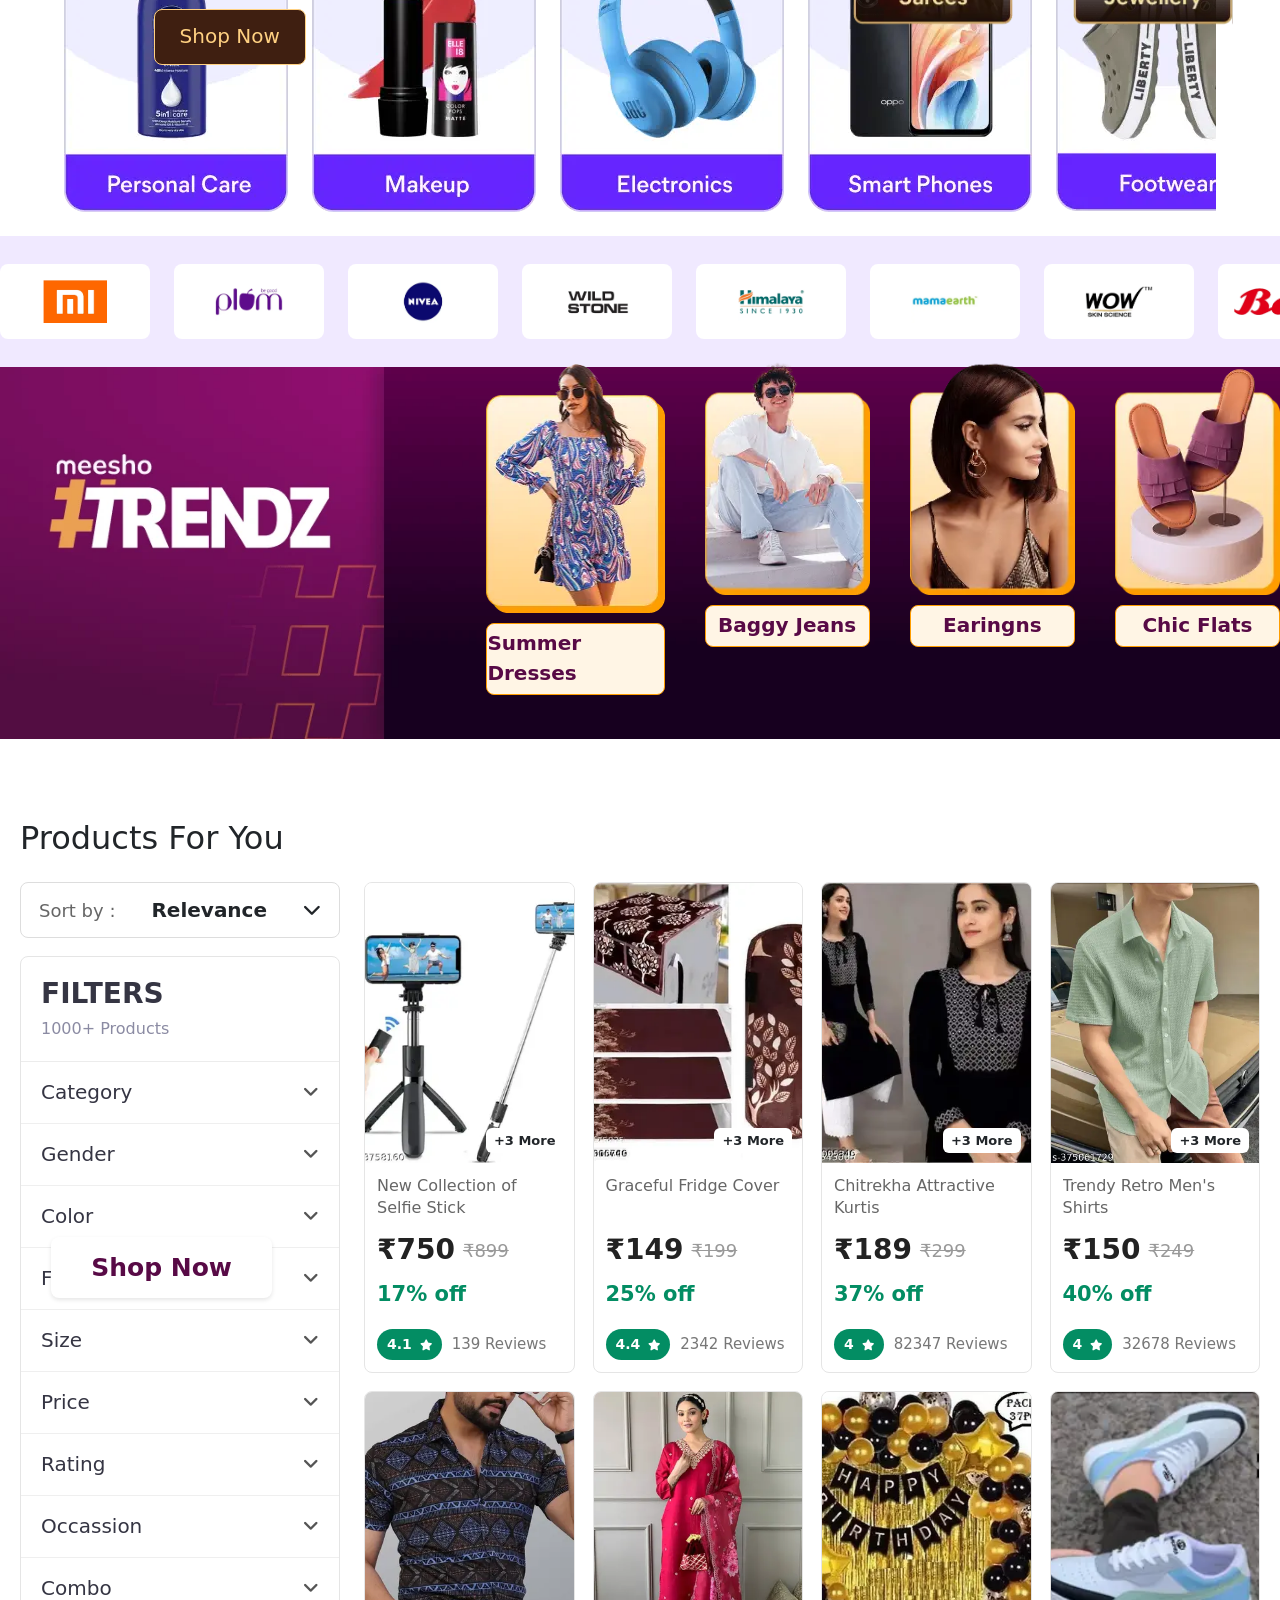
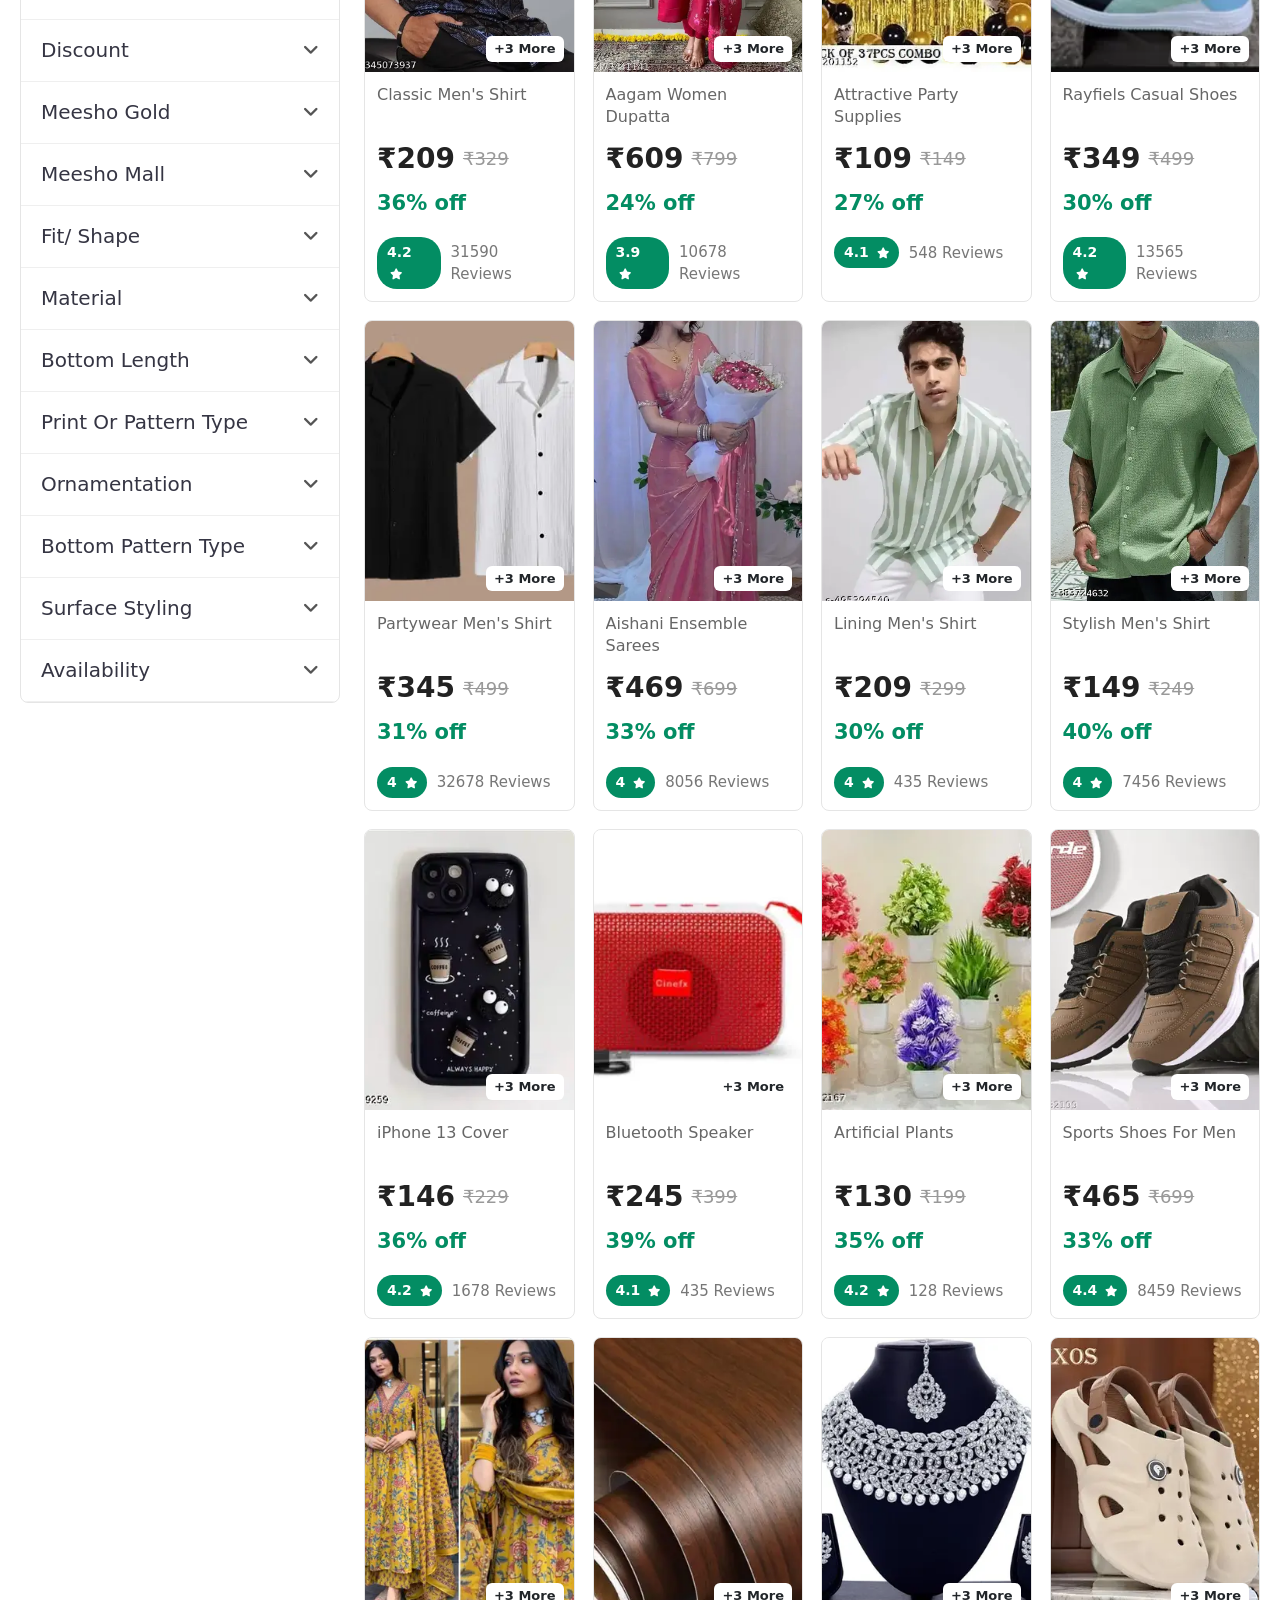
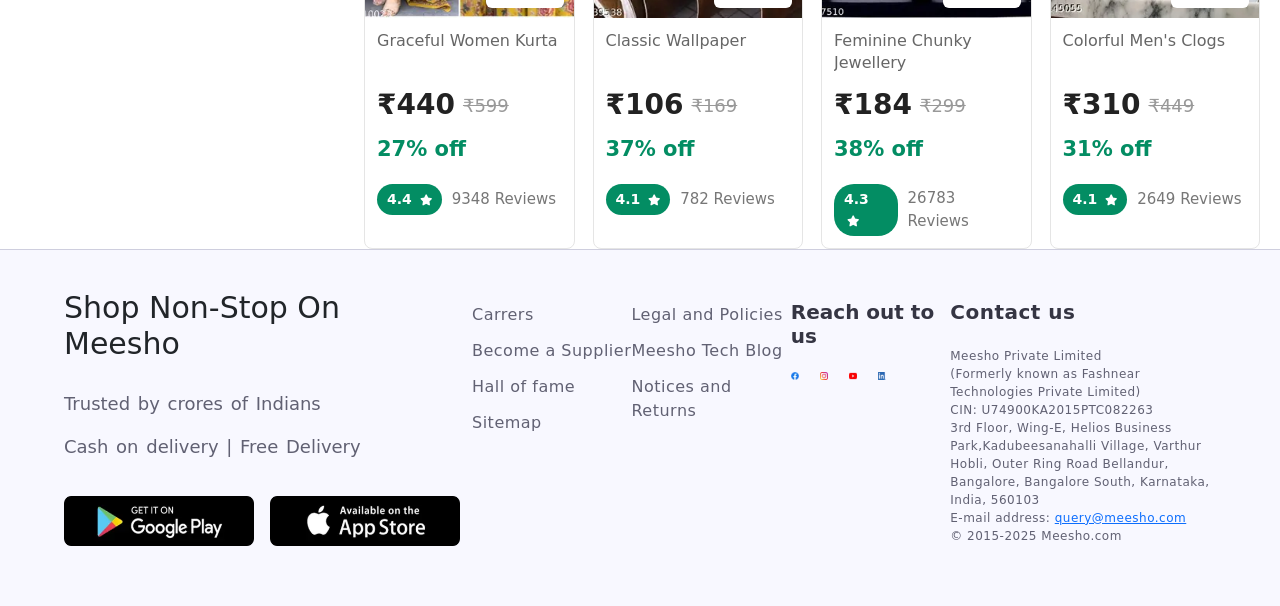
==== commit 80ef34fc: "Build navbar mega menu and products section" ====
--- a/index.html
+++ b/index.html
@@ -17,7 +17,11 @@
     <link rel="stylesheet" href="css/products.css">
     <link rel="stylesheet" href="css/footer.css">
     <link rel="stylesheet" href="css/responsive.css">
-  
+    <link rel="stylesheet" href="css/products-grid.css">
+<link rel="stylesheet" href="css/product-card.css">
+<link rel="stylesheet" href="css/filters.css">
+<link rel="stylesheet" href="css/sort-dropdown.css">
+
     <!-- Bootstrap CSS CDN -->
     <link href="https://cdn.jsdelivr.net/npm/bootstrap@5.3.7/dist/css/bootstrap.min.css" rel="stylesheet">
     <link href="https://fonts.googleapis.com/css2category?family=Poppins&display=swap" rel="stylesheet">
@@ -25,7 +29,7 @@
 </head>
 
 <body>
-     <!-- ================= HEADER START ================= -->
+    <!-- ================= HEADER START ================= -->
     <div class="full-nav">
         <div class="outer">
             <div class="logo-title">
@@ -56,31 +60,54 @@
         <div class="mid-line"></div>
         <div class="box">
             <div class="nav-down">
-               <div class="nav-list"><p>Popular</p></div>
-
-<div class="nav-list"><p>Kurti, Saree & Lehenga</p></div>
-
-<div class="nav-list"><p>Women Western</p></div>
-
-<div class="nav-list"><p>Lingerie</p></div>
-
-<div class="nav-list"><p>Men</p></div>
-
-<div class="nav-list"><p>Kids & Toys</p></div>
-
-<div class="nav-list"><p>Home & Kitchen</p></div>
-
-<div class="nav-list"><p>Beauty & Health</p></div>
-
-<div class="nav-list"><p>Jewellery & Accessories</p></div>
-
-<div class="nav-list"><p>Bags</p></div>
+                <div class="nav-list" id="nav-popular" data-menu="popular">
+                    <p>Popular</p>
+                </div>
+
+                <div class="nav-list" id="nav-ethnic" data-menu="ethnic">
+                    <p>Kurti, Saree & Lehenga</p>
+                </div>
+
+                <div class="nav-list" id="nav-western" data-menu="western">
+                    <p>Women Western</p>
+                </div>
+
+                <div class="nav-list" id="nav-lingerie" data-menu="lingerie">
+                    <p>Lingerie</p>
+                </div>
+
+                <div class="nav-list" id="nav-men" data-menu="men">
+                    <p>Men</p>
+                </div>
+
+                <div class="nav-list" id="nav-kids" data-menu="kids">
+                    <p>Kids & Toys</p>
+                </div>
+
+                <div class="nav-list" id="nav-home" data-menu="home">
+                    <p>Home & Kitchen</p>
+                </div>
+
+                <div class="nav-list" id="nav-beauty" data-menu="beauty">
+                    <p>Beauty & Health</p>
+                </div>
+
+                <div class="nav-list" id="nav-jewellery" data-menu="jewellery">
+                    <p>Jewellery & Accessories</p>
+                </div>
+
+                <div class="nav-list" id="nav-bags" data-menu="bags">
+                    <p>Bags</p>
+                </div>
             </div>
         </div>
         <div class="mid-line"></div>
-    </div>
-     <!-- ================= HEADER END ================= -->
-       <!-- ================= HERO START ================= -->
+        <!-- ================= MEGA MENU CONTAINER ================= -->
+        <div id="megaMenu"></div>
+
+    </div>
+    <!-- ================= HEADER END ================= -->
+    <!-- ================= HERO START ================= -->
 
     <div class="banner">
         <img src="assets/meesho background.webp" alt="" class="img-banner">
@@ -92,7 +119,7 @@
             <div class="shop-now">Shop Now</div>
         </div>
     </div>
-     <!-- ================= HERO END ================= -->
+    <!-- ================= HERO END ================= -->
 
 
     <!-- ================= POLICY START ================= -->
@@ -114,7 +141,7 @@
             </div>
         </div>
     </div>
-     <!-- ================= POLICY END ================= -->
+    <!-- ================= POLICY END ================= -->
 
 
     <!-- ================= COLLECTION START ================= -->
@@ -168,7 +195,7 @@
             </a>
         </div>
     </div>
-       <!-- ================= COLLECTION END ================= -->
+    <!-- ================= COLLECTION END ================= -->
 
 
     <!-- ================= GOLD BANNER START ================= -->
@@ -182,7 +209,7 @@
             <img src="assets/jewellery" alt="">
         </div>
     </div>
-      <!-- ================= GOLD BANNER END ================= -->
+    <!-- ================= GOLD BANNER END ================= -->
 
 
     <!-- ================= ORIGINAL BRANDS START ================= -->
@@ -228,7 +255,7 @@
             </div>
         </div>
     </div>
-      <!-- ================= ORIGINAL BRANDS END ================= -->
+    <!-- ================= ORIGINAL BRANDS END ================= -->
 
 
     <!-- ================= TRENDZ START ================= -->
@@ -255,10 +282,13 @@
         </div>
     </div>
     <!-- ================= TRENDZ END ================= -->
+<section id="productsSection"></section>
+
+
 
 
     <!-- ================= PRODUCTS START ================= -->
-    <div class="products">
+    <!-- <div class="products">
         <h4 style="font-size: 32px; ">Products For You</h4>
         <div class="product-box">
             <div class="pro-box">
@@ -277,7 +307,7 @@
             </div>
             <div class="pro-box">
                 <img src="assets/img2.webp" alt="">
-                 <div class="pro-data">
+                <div class="pro-data">
                     <p>Graceful fridge cover</p>
                     <h5>₹ 149</h5>
                     <div class="free-deliver">
@@ -291,7 +321,7 @@
             </div>
             <div class="pro-box">
                 <img src="assets/img3.webp" alt="">
-                 <div class="pro-data">
+                <div class="pro-data">
                     <p>Chitrekha Attractive Kurtis</p>
                     <h5>₹ 189</h5>
                     <div class="free-deliver">
@@ -305,7 +335,7 @@
             </div>
             <div class="pro-box">
                 <img src="assets/img4.webp" alt="">
-                 <div class="pro-data">
+                <div class="pro-data">
                     <p>Trendy Retro Mens Shirts</p>
                     <h5>₹ 150</h5>
                     <div class="free-deliver">
@@ -317,9 +347,9 @@
                     </div>
                 </div>
             </div>
-             <div class="pro-box">
+            <div class="pro-box">
                 <img src="assets/img5.webp" alt="">
-                 <div class="pro-data">
+                <div class="pro-data">
                     <p>Classic Mens Shirt</p>
                     <h5>₹ 209</h5>
                     <div class="free-deliver">
@@ -350,7 +380,7 @@
             </div>
             <div class="pro-box">
                 <img src="assets/img7.webp" alt="">
-                 <div class="pro-data">
+                <div class="pro-data">
                     <p>Attractive Party Supplies</p>
                     <h5>₹ 109</h5>
                     <div class="free-deliver">
@@ -364,7 +394,7 @@
             </div>
             <div class="pro-box">
                 <img src="assets/img8.webp" alt="">
-                 <div class="pro-data">
+                <div class="pro-data">
                     <p>Rayfiels Casual shoes</p>
                     <h5>₹ 349</h5>
                     <div class="free-deliver">
@@ -378,7 +408,7 @@
             </div>
             <div class="pro-box">
                 <img src="assets/img9.webp" alt="">
-                 <div class="pro-data">
+                <div class="pro-data">
                     <p>Partywear Mens Shirt</p>
                     <h5>₹ 345</h5>
                     <div class="free-deliver">
@@ -390,9 +420,9 @@
                     </div>
                 </div>
             </div>
-             <div class="pro-box">
+            <div class="pro-box">
                 <img src="assets/img10.webp" alt="">
-                 <div class="pro-data">
+                <div class="pro-data">
                     <p>Aishani Ensemble Sarees</p>
                     <h5>₹ 469</h5>
                     <div class="free-deliver">
@@ -406,7 +436,7 @@
             </div>
         </div>
 
-         <div class="product-box">
+        <div class="product-box">
             <div class="pro-box">
                 <img src="assets/img11.webp" alt="">
                 <div class="pro-data">
@@ -423,7 +453,7 @@
             </div>
             <div class="pro-box">
                 <img src="assets/img12.webp" alt="">
-                 <div class="pro-data">
+                <div class="pro-data">
                     <p>Stylish Mens Shirt</p>
                     <h5>₹ 149</h5>
                     <div class="free-deliver">
@@ -437,7 +467,7 @@
             </div>
             <div class="pro-box">
                 <img src="assets/img13.webp" alt="">
-                 <div class="pro-data">
+                <div class="pro-data">
                     <p>iPhone 13 Cover</p>
                     <h5>₹ 146</h5>
                     <div class="free-deliver">
@@ -451,7 +481,7 @@
             </div>
             <div class="pro-box">
                 <img src="assets/img14.webp" alt="">
-                 <div class="pro-data">
+                <div class="pro-data">
                     <p>Blutooth Speaker</p>
                     <h5>₹ 245</h5>
                     <div class="free-deliver">
@@ -463,9 +493,9 @@
                     </div>
                 </div>
             </div>
-             <div class="pro-box">
+            <div class="pro-box">
                 <img src="assets/img15.webp" alt="">
-                 <div class="pro-data">
+                <div class="pro-data">
                     <p>Aritficial Plants</p>
                     <h5>₹ 130</h5>
                     <div class="free-deliver">
@@ -496,7 +526,7 @@
             </div>
             <div class="pro-box">
                 <img src="assets/img17.webp" alt="">
-                 <div class="pro-data">
+                <div class="pro-data">
                     <p>Graceful Women Kurta</p>
                     <h5>₹ 440</h5>
                     <div class="free-deliver">
@@ -510,7 +540,7 @@
             </div>
             <div class="pro-box">
                 <img src="assets/img18.webp" alt="">
-                 <div class="pro-data">
+                <div class="pro-data">
                     <p>Classic Wallpaper</p>
                     <h5>₹ 106</h5>
                     <div class="free-deliver">
@@ -524,7 +554,7 @@
             </div>
             <div class="pro-box">
                 <img src="assets/img19.webp" alt="">
-                 <div class="pro-data">
+                <div class="pro-data">
                     <p>Feminine Chunky Jwellery</p>
                     <h5>₹ 184</h5>
                     <div class="free-deliver">
@@ -536,9 +566,9 @@
                     </div>
                 </div>
             </div>
-             <div class="pro-box">
+            <div class="pro-box">
                 <img src="assets/img20.webp" alt="">
-                 <div class="pro-data">
+                <div class="pro-data">
                     <p>AColorful Mens Clogs</p>
                     <h5>₹ 310</h5>
                     <div class="free-deliver">
@@ -551,10 +581,10 @@
                 </div>
             </div>
         </div>
-    </div>
-
-     <div class="mid-line"></div>
-        <!-- ================= PRODUCTS END ================= -->
+    </div> -->
+
+    <div class="mid-line"></div>
+    <!-- ================= PRODUCTS END ================= -->
 
 
     <!-- ================= FOOTER START ================= -->
@@ -563,7 +593,7 @@
             <div class="section-1">
                 <h2>Shop Non-Stop On Meesho</h2>
                 <p>Trusted by crores of Indians</p>
-                <p>Cash on delivery  |  Free Delivery</p>
+                <p>Cash on delivery | Free Delivery</p>
                 <div class="download">
                     <img src="assets/google play.webp" alt="">
                     <img src="assets/app store.webp" alt="">
@@ -575,7 +605,7 @@
                 <div class="sec"><a href="">Hall of fame</a></div>
                 <div class="sec"><a href="">Sitemap</a></div>
             </div>
-             <div class="section-3">
+            <div class="section-3">
                 <div class="sec"><a href="">Legal and Policies</a></div>
                 <div class="sec"><a href="">Meesho Tech Blog</a></div>
                 <div class="sec"><a href="">Notices and Returns</a></div>
@@ -592,13 +622,14 @@
             <div class="section-5">
                 <h6>Contact us</h6>
                 <div>
-                    Meesho Private Limited 
+                    Meesho Private Limited
                     <br>
-                    (Formerly known as Fashnear Technologies Private Limited) 
+                    (Formerly known as Fashnear Technologies Private Limited)
                     <br>
-                    CIN: U74900KA2015PTC082263 
+                    CIN: U74900KA2015PTC082263
                     <br>
-                    3rd Floor, Wing-E, Helios Business Park,Kadubeesanahalli Village, Varthur Hobli, Outer Ring Road Bellandur, Bangalore, Bangalore South, Karnataka, India, 560103 
+                    3rd Floor, Wing-E, Helios Business Park,Kadubeesanahalli Village, Varthur Hobli, Outer Ring Road
+                    Bellandur, Bangalore, Bangalore South, Karnataka, India, 560103
                     <br>
                     E-mail address:
                     <a href="mailto:query@meesho.com">query@meesho.com</a>
@@ -609,23 +640,36 @@
             </div>
         </div>
     </div>
-   <!-- ================= FOOTER END ================= -->
-
-
-   <!-- jQuery -->
-<script src="https://code.jquery.com/jquery-3.7.1.min.js"></script>
-
-<!-- Bootstrap -->
-<script src="https://cdn.jsdelivr.net/npm/bootstrap@5.3.7/dist/js/bootstrap.bundle.min.js"></script>
-
-<!-- Data -->
-<script src="js/data/menuData.js"></script>
-
-<!-- Components -->
-<script src="js/components/navbar.js"></script>
-
-<!-- Main App -->
-<script src="js/app.js"></script>
+    <!-- ================= FOOTER END ================= -->
+
+
+    <!-- jQuery -->
+    <script src="https://code.jquery.com/jquery-3.7.1.min.js"></script>
+
+    <!-- Bootstrap -->
+    <script src="https://cdn.jsdelivr.net/npm/bootstrap@5.3.7/dist/js/bootstrap.bundle.min.js"></script>
+
+
+    <!-- Data -->
+    <script src="js/data/menuData.js"></script>
+    <script src="js/data/filtersData.js"></script>
+    <script src="js/data/products.js"></script>
+
+    <!-- Components -->
+    <script src="js/components/navbar.js"></script>
+    <script src="js/components/filters/filters-panel.js"></script>
+   
+
+<script src="js/components/filters/sort-dropdown.js"></script>
+<script src="js/components/filters/category-filter.js"></script>
+ <script src="js/components/products/products-section.js"></script>
+
+<script src="js/components/products/product-card.js"></script>
+<script src="js/components/products/product-grid.js"></script>
+
+
+    <!-- Main App -->
+    <script src="js/app.js"></script>
 </body>
 
 </html>
--- a/css/navbar.css
+++ b/css/navbar.css
@@ -132,4 +132,57 @@
     color: rgb(159, 32, 137);
     border-bottom: 3px solid rgb(159, 32, 137);
     cursor: pointer;
+}
+/* ===========================
+        MEGA MENU
+=========================== */
+
+#megaMenu{
+    position:absolute;
+    top:126px;                /* navbar ke niche */
+    left:50%;
+    transform:translateX(-50%);
+
+    width:88%;
+    max-width:1450px;
+
+    background:#fff;
+
+    border:1px solid #ececec;
+    box-shadow:0 4px 12px rgba(0,0,0,.08);
+
+    display:none;
+
+    z-index:999;
+}
+
+.mega-wrapper{
+    display:flex;
+}
+
+.mega-column{
+    width:220px;
+    padding:28px;
+}
+
+.mega-column:nth-child(even){
+    background:#f7f6fb;
+}
+
+.mega-column h4{
+    color:#9f2089;
+    font-size:20px;
+    margin-bottom:20px;
+}
+
+.mega-column a{
+    display:block;
+    color:#555;
+    text-decoration:none;
+    margin-bottom:14px;
+    font-size:18px;
+}
+
+.mega-column a:hover{
+    color:#9f2089;
 }
--- a/css/products.css
+++ b/css/products.css
@@ -1,4 +1,4 @@
-/* Products section styles */
+/* /* Products section styles
 
 .products{
     max-width: 1920px;
@@ -90,3 +90,275 @@
     line-height: 16px;
     padding: 0.5rem;
 }
+/* ===========================================
+   PRODUCTS SECTION
+=========================================== */
+/* 
+.products-section{
+
+    width:95%;
+
+    max-width:1600px;
+
+    margin:40px auto;
+
+}
+
+.products-heading{
+
+    margin-bottom:30px;
+
+}
+
+.products-heading h2{
+
+    font-size:44px;
+
+    font-weight:400;
+
+    color:#353543;
+
+}
+
+.products-layout{
+
+    display:flex;
+
+    gap:30px;
+
+    align-items:flex-start;
+
+}   */
+   /* ===========================
+   PRODUCTS GRID
+=========================== */
+
+.products-grid{
+
+    display:grid;
+
+    grid-template-columns:repeat(4,1fr);
+
+    gap:20px;
+
+}
+
+
+.products-section{
+
+    max-width: 1450px;
+
+    margin: 80px auto 0;
+
+    padding: 0 20px;
+
+}
+/* ===========================
+   PRODUCT CARD
+=========================== */
+
+.product-card{
+
+    background:#fff;
+
+    border:1px solid #e5e5e5;
+
+    border-radius:10px;
+
+    overflow:hidden;
+
+    transition:.25s;
+
+    cursor:pointer;
+
+}
+
+.product-card:hover{
+
+    box-shadow:0 6px 18px rgba(0,0,0,.12);
+
+}
+
+
+
+/* ===========================
+   IMAGE
+=========================== */
+
+.product-image{
+
+    position:relative;
+
+    height:290px;
+
+    background:#fff;
+
+    display:flex;
+
+    align-items:center;
+
+    justify-content:center;
+
+    overflow:hidden;
+
+}
+
+.product-image img{
+
+    width:100%;
+
+    height:100%;
+
+    object-fit:cover;
+
+}
+
+
+
+/* +3 More */
+
+.product-more{
+
+    position:absolute;
+
+    right:10px;
+
+    bottom:10px;
+
+    background:white;
+
+    padding:3px 8px;
+
+    border-radius:6px;
+
+    font-size:13px;
+
+    font-weight:600;
+
+}
+
+
+
+/* ===========================
+   PRODUCT INFO
+=========================== */
+
+.product-info{
+
+    padding:14px;
+
+}
+
+.product-title{
+
+    color:#666;
+
+    font-size:16px;
+
+    line-height:23px;
+
+    height:46px;
+
+    overflow:hidden;
+
+    margin-bottom:14px;
+
+}
+
+
+
+/* ===========================
+   PRICE
+=========================== */
+
+.price-row{
+
+    display:flex;
+
+    align-items:center;
+
+    gap:8px;
+
+    flex-wrap:wrap;
+
+}
+
+.current-price{
+
+    font-size:34px;
+
+    font-weight:700;
+
+    color:#222;
+
+}
+
+.old-price{
+
+    color:#999;
+
+    text-decoration:line-through;
+
+    font-size:22px;
+
+}
+
+.discount{
+
+    color:#038d63;
+
+    font-weight:600;
+
+    font-size:21px;
+
+}
+
+
+
+/* ===========================
+   RATING
+=========================== */
+
+.rating-row{
+
+    display:flex;
+
+    align-items:center;
+
+    gap:10px;
+
+    margin-top:18px;
+
+}
+
+.rating-badge{
+
+    background:#038d63;
+
+    color:#fff;
+
+    padding:5px 12px;
+
+    border-radius:20px;
+
+    font-size:14px;
+
+    font-weight:600;
+
+}
+
+.rating-badge i{
+
+    font-size:11px;
+
+    margin-left:3px;
+
+}
+
+.review-count{
+
+    color:#666;
+
+    font-size:15px;
+
+}
--- a/css/products-grid.css
+++ b/css/products-grid.css
@@ -0,0 +1,22 @@
+/* ================= PRODUCTS LAYOUT ================= */
+
+.products-layout{
+    display:flex;
+    gap:24px;
+    margin-top:25px;
+    align-items:flex-start;
+}
+
+/* ================= PRODUCT GRID ================= */
+
+.products-grid{
+
+    flex:1;
+
+    display:grid;
+
+    grid-template-columns:repeat(4,1fr);
+
+    gap:18px;
+
+}
--- a/css/product-card.css
+++ b/css/product-card.css
@@ -0,0 +1,153 @@
+/* ================= PRODUCT CARD ================= */
+
+.product-card{
+
+    background:#fff;
+
+    border:1px solid #e5e5e5;
+
+    border-radius:8px;
+
+    overflow:hidden;
+
+    cursor:pointer;
+
+    transition:.2s;
+
+}
+
+.product-card:hover{
+
+    box-shadow:0 4px 15px rgba(0,0,0,.12);
+
+}
+
+/* ================= IMAGE ================= */
+
+.product-image{
+
+    width:100%;
+
+    height:280px;
+
+    background:#f7f7f7;
+
+    display:flex;
+
+    justify-content:center;
+
+    align-items:center;
+
+}
+
+.product-image img{
+
+    width:100%;
+
+    height:100%;
+
+    object-fit:cover;
+
+}
+
+/* ================= INFO ================= */
+
+.product-info{
+
+    padding:12px;
+
+}
+
+.product-title{
+
+    font-size:16px;
+
+    color:#666;
+
+    line-height:22px;
+
+    height:44px;
+
+    overflow:hidden;
+
+    margin-bottom:10px;
+
+}
+
+/* ================= PRICE ================= */
+
+.price-row{
+
+    display:flex;
+
+    align-items:center;
+
+    gap:8px;
+
+    margin-bottom:12px;
+
+}
+
+.current-price{
+
+    font-size:28px;
+
+    font-weight:700;
+
+    color:#222;
+
+}
+
+.old-price{
+
+    text-decoration:line-through;
+
+    color:#999;
+
+    font-size:18px;
+
+}
+
+.discount{
+
+    color:#038d63;
+
+    font-weight:600;
+
+}
+
+/* ================= RATING ================= */
+
+.rating-row{
+
+    display:flex;
+
+    align-items:center;
+
+    gap:10px;
+
+}
+
+.rating-badge{
+
+    background:#038d63;
+
+    color:#fff;
+
+    border-radius:20px;
+
+    padding:5px 10px;
+
+    font-size:14px;
+
+    font-weight:600;
+
+}
+
+.review-count{
+
+    color:#777;
+
+    font-size:15px;
+
+}
--- a/css/filters.css
+++ b/css/filters.css
@@ -0,0 +1,148 @@
+/* .filters-panel{
+
+    width:300px;
+
+    flex-shrink:0;
+
+}
+
+.filter-card{
+
+    margin-top:20px;
+
+    background:#fff;
+
+    border:1px solid #e5e5e5;
+
+    border-radius:8px;
+
+    padding:20px;
+
+}
+
+.filter-card h2{
+
+    font-size:30px;
+
+    font-weight:700;
+
+    margin-bottom:6px;
+
+}
+
+.product-count{
+
+    color:#6b6b6b;
+
+    font-size:17px;
+
+    margin-bottom:20px;
+
+} */
+ /* ===============================
+FILTER SIDEBAR
+================================ */
+
+.filters-sidebar{
+
+    width:320px;
+
+    flex-shrink:0;
+
+}
+
+/* ===============================
+FILTER CARD
+================================ */
+
+.filters-card{
+
+    margin-top:18px;
+
+    border:1px solid #e5e5e5;
+
+    border-radius:8px;
+
+    background:#fff;
+
+    overflow:hidden;
+
+}
+
+/* ===============================
+HEADER
+================================ */
+
+.filters-header{
+
+    padding:20px;
+
+    border-bottom:1px solid #ececec;
+
+}
+
+.filters-header h3{
+
+    font-size:28px;
+
+    font-weight:700;
+
+    color:#353543;
+
+    margin-bottom:6px;
+
+}
+
+.filters-header span{
+
+    color:#8b8ba3;
+
+    font-size:16px;
+
+}
+
+/* ===============================
+FILTER ROW
+================================ */
+
+.filter-item{
+
+    height:62px;
+
+    padding:0 20px;
+
+    display:flex;
+
+    justify-content:space-between;
+
+    align-items:center;
+
+    border-bottom:1px solid #efefef;
+
+    cursor:pointer;
+
+    transition:.2s;
+
+}
+
+.filter-item:hover{
+
+    background:#fafafa;
+
+}
+
+.filter-item span{
+
+    font-size:20px;
+
+    color:#353543;
+
+}
+
+.filter-item i{
+
+    font-size:18px;
+
+    color:#555;
+
+}
--- a/css/sort-dropdown.css
+++ b/css/sort-dropdown.css
@@ -0,0 +1,43 @@
+.sort-dropdown{
+
+    width:100%;
+
+    height:56px;
+
+    border:1px solid #ddd;
+
+    border-radius:8px;
+
+    display:flex;
+
+    align-items:center;
+
+    justify-content:space-between;
+
+    padding:0 18px;
+
+    background:white;
+
+    cursor:pointer;
+
+}
+
+.sort-dropdown span{
+
+    color:#666;
+
+    font-size:18px;
+
+}
+
+.sort-dropdown strong{
+
+    font-size:20px;
+
+}
+
+.sort-dropdown i{
+
+    font-size:18px;
+
+}
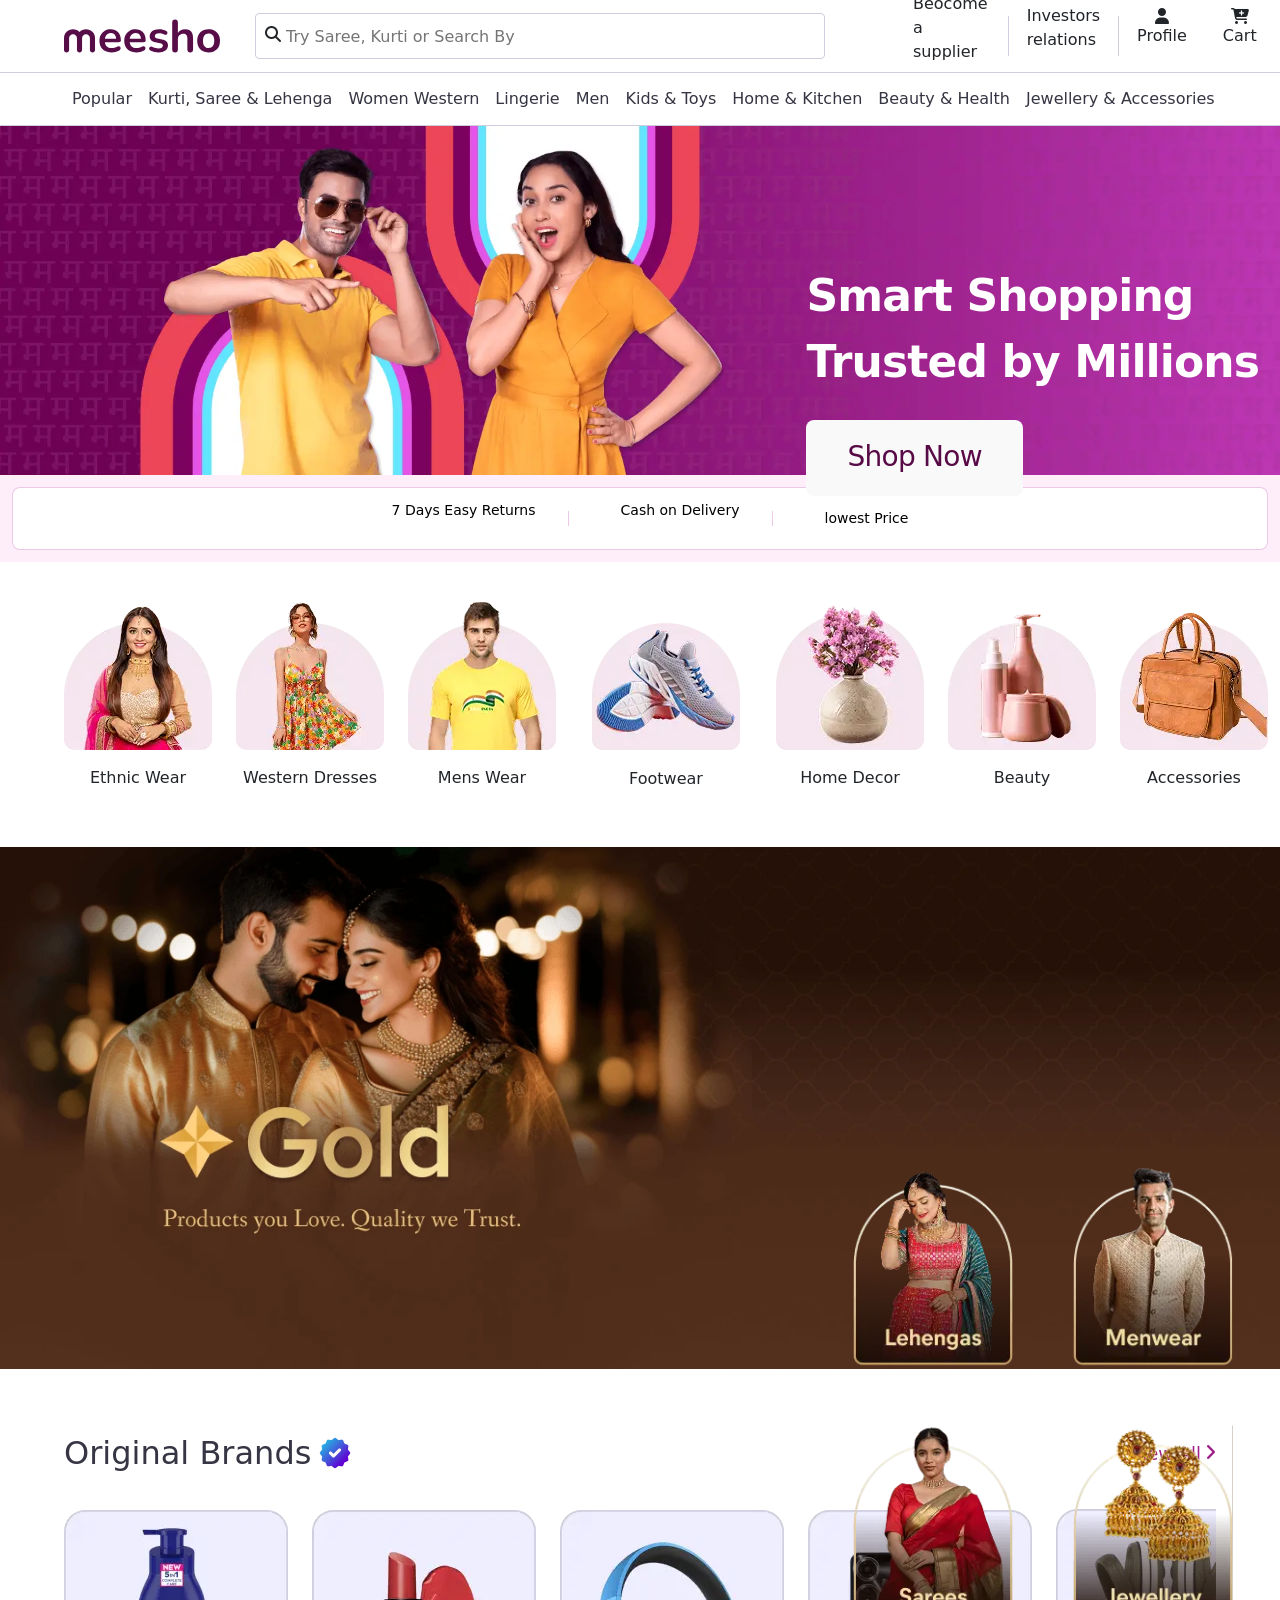
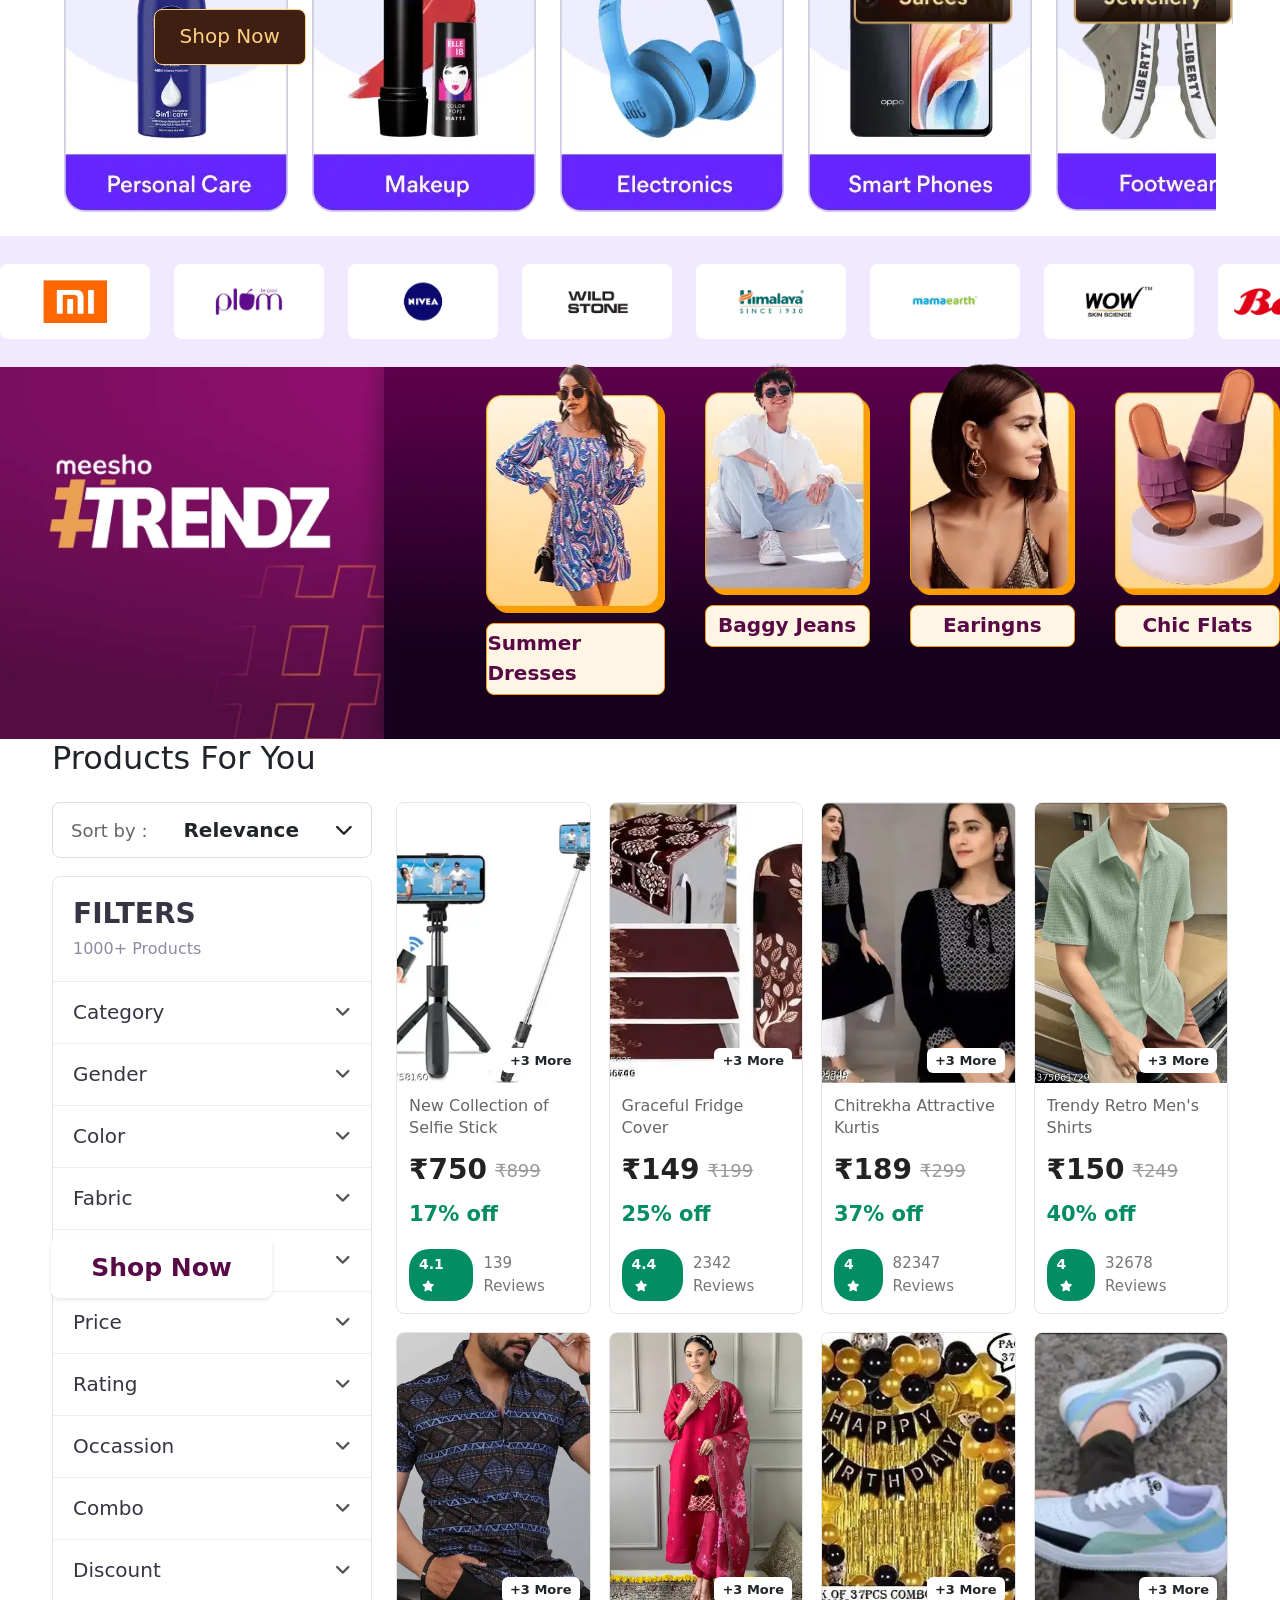
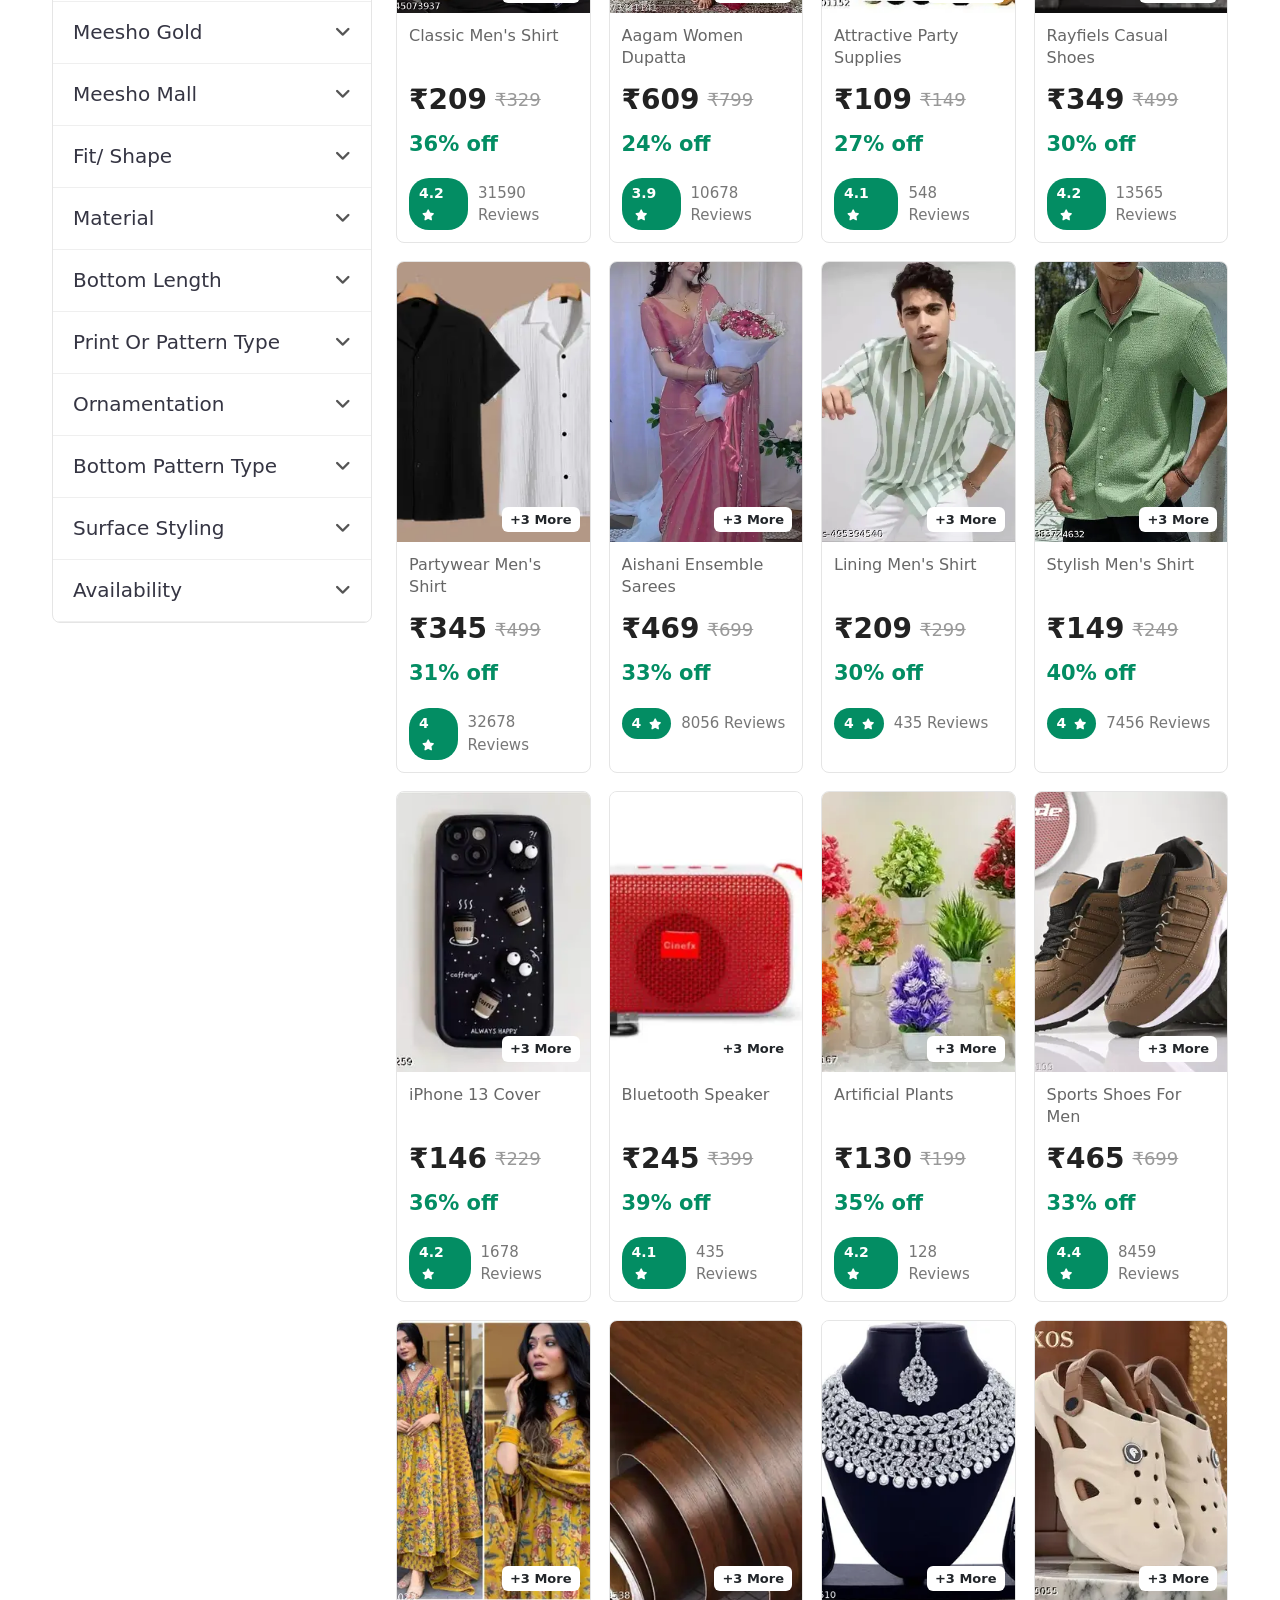
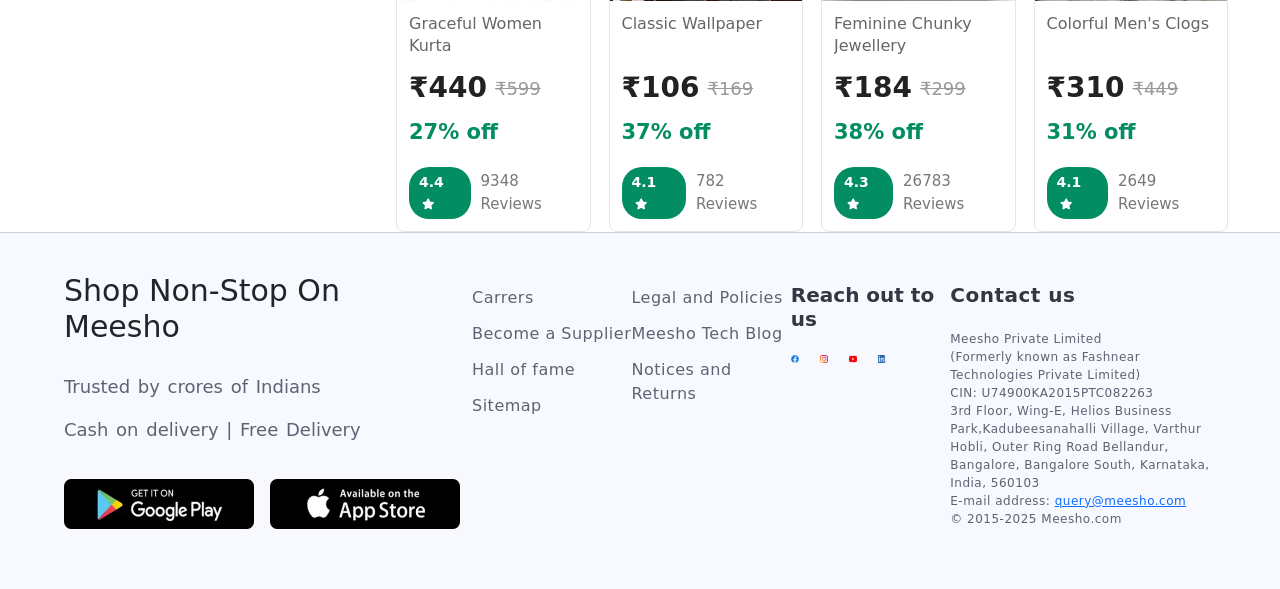
==== commit af03bd8f: "Responsive Css Added into some parts" ====
--- a/index.html
+++ b/index.html
@@ -287,302 +287,6 @@
 
 
 
-    <!-- ================= PRODUCTS START ================= -->
-    <!-- <div class="products">
-        <h4 style="font-size: 32px; ">Products For You</h4>
-        <div class="product-box">
-            <div class="pro-box">
-                <img src="assets/im1.webp" alt="">
-                <div class="pro-data">
-                    <p>New collection of selfie s...</p>
-                    <h5>₹ 750</h5>
-                    <div class="free-deliver">
-                        <span>Free Delivery</span>
-                    </div>
-                    <div class="rating">
-                        <span>4.1<img src="assets/star.svg" alt=""></span>
-                        <p>139 Reviews</p>
-                    </div>
-                </div>
-            </div>
-            <div class="pro-box">
-                <img src="assets/img2.webp" alt="">
-                <div class="pro-data">
-                    <p>Graceful fridge cover</p>
-                    <h5>₹ 149</h5>
-                    <div class="free-deliver">
-                        <span>Free Delivery</span>
-                    </div>
-                    <div class="rating">
-                        <span>4.4<img src="assets/star.svg" alt=""></span>
-                        <p>2342 Reviews</p>
-                    </div>
-                </div>
-            </div>
-            <div class="pro-box">
-                <img src="assets/img3.webp" alt="">
-                <div class="pro-data">
-                    <p>Chitrekha Attractive Kurtis</p>
-                    <h5>₹ 189</h5>
-                    <div class="free-deliver">
-                        <span>Free Delivery</span>
-                    </div>
-                    <div class="rating">
-                        <span>4.0<img src="assets/star.svg" alt=""></span>
-                        <p>82347 Reviews</p>
-                    </div>
-                </div>
-            </div>
-            <div class="pro-box">
-                <img src="assets/img4.webp" alt="">
-                <div class="pro-data">
-                    <p>Trendy Retro Mens Shirts</p>
-                    <h5>₹ 150</h5>
-                    <div class="free-deliver">
-                        <span>Free Delivery</span>
-                    </div>
-                    <div class="rating">
-                        <span>4.0<img src="assets/star.svg" alt=""></span>
-                        <p>32678 Reviews</p>
-                    </div>
-                </div>
-            </div>
-            <div class="pro-box">
-                <img src="assets/img5.webp" alt="">
-                <div class="pro-data">
-                    <p>Classic Mens Shirt</p>
-                    <h5>₹ 209</h5>
-                    <div class="free-deliver">
-                        <span>Free Delivery</span>
-                    </div>
-                    <div class="rating">
-                        <span>4.2<img src="assets/star.svg" alt=""></span>
-                        <p>31590 Reviews</p>
-                    </div>
-                </div>
-            </div>
-        </div>
-
-        <div class="product-box">
-            <div class="pro-box">
-                <img src="assets/img6.webp" alt="">
-                <div class="pro-data">
-                    <p>Aagam Woman Dupatta</p>
-                    <h5>₹ 609</h5>
-                    <div class="free-deliver">
-                        <span>Free Delivery</span>
-                    </div>
-                    <div class="rating">
-                        <span>3.9<img src="assets/star.svg" alt=""></span>
-                        <p>10678 Reviews</p>
-                    </div>
-                </div>
-            </div>
-            <div class="pro-box">
-                <img src="assets/img7.webp" alt="">
-                <div class="pro-data">
-                    <p>Attractive Party Supplies</p>
-                    <h5>₹ 109</h5>
-                    <div class="free-deliver">
-                        <span>Free Delivery</span>
-                    </div>
-                    <div class="rating">
-                        <span>4.1<img src="assets/star.svg" alt=""></span>
-                        <p>548 Reviews</p>
-                    </div>
-                </div>
-            </div>
-            <div class="pro-box">
-                <img src="assets/img8.webp" alt="">
-                <div class="pro-data">
-                    <p>Rayfiels Casual shoes</p>
-                    <h5>₹ 349</h5>
-                    <div class="free-deliver">
-                        <span>Free Delivery</span>
-                    </div>
-                    <div class="rating">
-                        <span>4.2<img src="assets/star.svg" alt=""></span>
-                        <p>13565 Reviews</p>
-                    </div>
-                </div>
-            </div>
-            <div class="pro-box">
-                <img src="assets/img9.webp" alt="">
-                <div class="pro-data">
-                    <p>Partywear Mens Shirt</p>
-                    <h5>₹ 345</h5>
-                    <div class="free-deliver">
-                        <span>Free Delivery</span>
-                    </div>
-                    <div class="rating">
-                        <span>4.0<img src="assets/star.svg" alt=""></span>
-                        <p>32678 Reviews</p>
-                    </div>
-                </div>
-            </div>
-            <div class="pro-box">
-                <img src="assets/img10.webp" alt="">
-                <div class="pro-data">
-                    <p>Aishani Ensemble Sarees</p>
-                    <h5>₹ 469</h5>
-                    <div class="free-deliver">
-                        <span>Free Delivery</span>
-                    </div>
-                    <div class="rating">
-                        <span>4.0<img src="assets/star.svg" alt=""></span>
-                        <p>8056 Reviews</p>
-                    </div>
-                </div>
-            </div>
-        </div>
-
-        <div class="product-box">
-            <div class="pro-box">
-                <img src="assets/img11.webp" alt="">
-                <div class="pro-data">
-                    <p>Lining Mens Shirt</p>
-                    <h5>₹ 209</h5>
-                    <div class="free-deliver">
-                        <span>Free Delivery</span>
-                    </div>
-                    <div class="rating">
-                        <span>4.0<img src="assets/star.svg" alt=""></span>
-                        <p>435 Reviews</p>
-                    </div>
-                </div>
-            </div>
-            <div class="pro-box">
-                <img src="assets/img12.webp" alt="">
-                <div class="pro-data">
-                    <p>Stylish Mens Shirt</p>
-                    <h5>₹ 149</h5>
-                    <div class="free-deliver">
-                        <span>Free Delivery</span>
-                    </div>
-                    <div class="rating">
-                        <span>4.0<img src="assets/star.svg" alt=""></span>
-                        <p>7456 Reviews</p>
-                    </div>
-                </div>
-            </div>
-            <div class="pro-box">
-                <img src="assets/img13.webp" alt="">
-                <div class="pro-data">
-                    <p>iPhone 13 Cover</p>
-                    <h5>₹ 146</h5>
-                    <div class="free-deliver">
-                        <span>Free Delivery</span>
-                    </div>
-                    <div class="rating">
-                        <span>4.2<img src="assets/star.svg" alt=""></span>
-                        <p>1678 Reviews</p>
-                    </div>
-                </div>
-            </div>
-            <div class="pro-box">
-                <img src="assets/img14.webp" alt="">
-                <div class="pro-data">
-                    <p>Blutooth Speaker</p>
-                    <h5>₹ 245</h5>
-                    <div class="free-deliver">
-                        <span>Free Delivery</span>
-                    </div>
-                    <div class="rating">
-                        <span>4.1<img src="assets/star.svg" alt=""></span>
-                        <p>435 Reviews</p>
-                    </div>
-                </div>
-            </div>
-            <div class="pro-box">
-                <img src="assets/img15.webp" alt="">
-                <div class="pro-data">
-                    <p>Aritficial Plants</p>
-                    <h5>₹ 130</h5>
-                    <div class="free-deliver">
-                        <span>Free Delivery</span>
-                    </div>
-                    <div class="rating">
-                        <span>4.2<img src="assets/star.svg" alt=""></span>
-                        <p>128 Reviews</p>
-                    </div>
-                </div>
-            </div>
-        </div>
-
-        <div class="product-box">
-            <div class="pro-box">
-                <img src="assets/img16.webp" alt="">
-                <div class="pro-data">
-                    <p>Sports Shoes for Men</p>
-                    <h5>₹ 465</h5>
-                    <div class="free-deliver">
-                        <span>Free Delivery</span>
-                    </div>
-                    <div class="rating">
-                        <span>4.4<img src="assets/star.svg" alt=""></span>
-                        <p>8459 Reviews</p>
-                    </div>
-                </div>
-            </div>
-            <div class="pro-box">
-                <img src="assets/img17.webp" alt="">
-                <div class="pro-data">
-                    <p>Graceful Women Kurta</p>
-                    <h5>₹ 440</h5>
-                    <div class="free-deliver">
-                        <span>Free Delivery</span>
-                    </div>
-                    <div class="rating">
-                        <span>4.4<img src="assets/star.svg" alt=""></span>
-                        <p>9348 Reviews</p>
-                    </div>
-                </div>
-            </div>
-            <div class="pro-box">
-                <img src="assets/img18.webp" alt="">
-                <div class="pro-data">
-                    <p>Classic Wallpaper</p>
-                    <h5>₹ 106</h5>
-                    <div class="free-deliver">
-                        <span>Free Delivery</span>
-                    </div>
-                    <div class="rating">
-                        <span>4.1<img src="assets/star.svg" alt=""></span>
-                        <p>782 Reviews</p>
-                    </div>
-                </div>
-            </div>
-            <div class="pro-box">
-                <img src="assets/img19.webp" alt="">
-                <div class="pro-data">
-                    <p>Feminine Chunky Jwellery</p>
-                    <h5>₹ 184</h5>
-                    <div class="free-deliver">
-                        <span>Free Delivery</span>
-                    </div>
-                    <div class="rating">
-                        <span>4.3<img src="assets/star.svg" alt=""></span>
-                        <p>26783 Reviews</p>
-                    </div>
-                </div>
-            </div>
-            <div class="pro-box">
-                <img src="assets/img20.webp" alt="">
-                <div class="pro-data">
-                    <p>AColorful Mens Clogs</p>
-                    <h5>₹ 310</h5>
-                    <div class="free-deliver">
-                        <span>Free Delivery</span>
-                    </div>
-                    <div class="rating">
-                        <span>4.1<img src="assets/star.svg" alt=""></span>
-                        <p>2649 Reviews</p>
-                    </div>
-                </div>
-            </div>
-        </div>
-    </div> -->
-
     <div class="mid-line"></div>
     <!-- ================= PRODUCTS END ================= -->
 
--- a/css/products.css
+++ b/css/products.css
@@ -1,364 +1,230 @@
-/* /* Products section styles
-
-.products{
-    max-width: 1920px;
-    padding: 0px 64px;
-    margin-top: 40px;
-    padding-bottom: 30px;
-}
-.products h4{
-    color: rgb(53, 53, 67);
-    font-weight: 500;
-    font-size: 32px;
-    line-height: 40px;
-    padding: 0px 0px 28px;
-}
-.product-box{
-    width: 100%;
-    height: auto;
-    gap: 40px;
-    display: flex;
-    cursor: pointer;
-    margin-bottom: 25px;
-}
-.pro-box{
-    height: 400px;
-    width: 250px;
-    border-radius: 8px; 
-    background-color: rgb(255, 255, 255);
-    border-radius: 8px;
-    border: 1px solid rgb(234, 234, 242); 
-}
-.pro-box img{
-    height: 232px;
-    width: 244px;
-    object-fit: contain;
-}
-.pro-data p{
-     color: rgb(139, 139, 163);
-    font-style: normal;
-    font-weight: 500;
-    font-size: 16px;
-    line-height: 20px;
-    padding: 15px;
-}
-
-.pro-data h5{
-    color: rgb(53, 53, 67);
-    font-weight: 700;
-    font-size: 24px;
-    line-height: 20px;
-    padding-left: 15px;
-}
-.pro-data span{
-    color: rgb(97, 97, 115);
-    background: rgb(248, 248, 255);
-    padding: 5px 10px;
-    border-radius: 48px;
-    font-weight: 500;
-    font-size: 12px;
-    text-align: center;
-}
-.free-deliver{
-    padding: 12px;
-}
-.rating{
-    display: flex;
-    padding-left: 15px;
-}
-.rating span{
-    display: inline-flex;
-    justify-content: center;
-    align-items: center;
-    border-radius: 16px;
-    padding: 4px 8px;
-    background: rgb(3, 141, 99);
-    fill: rgb(255, 255, 255);
-    color: white;
-    font-weight: 600;
-    font-size: 16px;
-}
-.rating img{
-    height: 10px;
-    width: 10px;
-}
-.rating p{
-    color: rgb(139, 139, 163);
-    font-style: normal;
-    font-weight: 600;
-    font-size: 13px;
-    line-height: 16px;
-    padding: 0.5rem;
-}
-/* ===========================================
-   PRODUCTS SECTION
-=========================================== */
-/* 
+ 
+.products-grid{
+
+    display:grid;
+
+    grid-template-columns:repeat(4,1fr);
+
+    gap:20px;
+
+}
+
+
 .products-section{
 
-    width:95%;
-
-    max-width:1600px;
-
-    margin:40px auto;
-
-}
-
-.products-heading{
-
-    margin-bottom:30px;
-
-}
-
-.products-heading h2{
-
-    font-size:44px;
-
-    font-weight:400;
-
-    color:#353543;
-
-}
-
-.products-layout{
+    max-width: 1450px;
+
+    margin: 80px auto 0;
+
+    padding: 0 20px;
+
+}
+/* ===========================
+   PRODUCT CARD
+=========================== */
+
+.product-card{
+
+    background:#fff;
+
+    border:1px solid #e5e5e5;
+
+    border-radius:10px;
+
+    overflow:hidden;
+
+    transition:.25s;
+
+    cursor:pointer;
+
+}
+
+.product-card:hover{
+
+    box-shadow:0 6px 18px rgba(0,0,0,.12);
+
+}
+
+
+
+/* ===========================
+   IMAGE
+=========================== */
+
+.product-image{
+
+    position:relative;
+
+    height:290px;
+
+    background:#fff;
 
     display:flex;
 
-    gap:30px;
-
-    align-items:flex-start;
-
-}   */
-   /* ===========================
-   PRODUCTS GRID
-=========================== */
-
-.products-grid{
-
-    display:grid;
-
-    grid-template-columns:repeat(4,1fr);
-
-    gap:20px;
-
-}
-
-
-.products-section{
-
-    max-width: 1450px;
-
-    margin: 80px auto 0;
-
-    padding: 0 20px;
-
-}
-/* ===========================
-   PRODUCT CARD
-=========================== */
-
-.product-card{
-
-    background:#fff;
-
-    border:1px solid #e5e5e5;
-
-    border-radius:10px;
+    align-items:center;
+
+    justify-content:center;
 
     overflow:hidden;
 
-    transition:.25s;
-
-    cursor:pointer;
-
-}
-
-.product-card:hover{
-
-    box-shadow:0 6px 18px rgba(0,0,0,.12);
-
-}
-
-
-
-/* ===========================
-   IMAGE
-=========================== */
-
-.product-image{
-
-    position:relative;
-
-    height:290px;
-
-    background:#fff;
+}
+
+.product-image img{
+
+    width:100%;
+
+    height:100%;
+
+    object-fit:cover;
+
+}
+
+
+
+/* +3 More */
+
+.product-more{
+
+    position:absolute;
+
+    right:10px;
+
+    bottom:10px;
+
+    background:white;
+
+    padding:3px 8px;
+
+    border-radius:6px;
+
+    font-size:13px;
+
+    font-weight:600;
+
+}
+
+
+
+/* ===========================
+   PRODUCT INFO
+=========================== */
+
+.product-info{
+
+    padding:14px;
+
+}
+
+.product-title{
+
+    color:#666;
+
+    font-size:16px;
+
+    line-height:23px;
+
+    height:46px;
+
+    overflow:hidden;
+
+    margin-bottom:14px;
+
+}
+
+
+
+/* ===========================
+   PRICE
+=========================== */
+
+.price-row{
 
     display:flex;
 
     align-items:center;
 
-    justify-content:center;
-
-    overflow:hidden;
-
-}
-
-.product-image img{
-
-    width:100%;
-
-    height:100%;
-
-    object-fit:cover;
-
-}
-
-
-
-/* +3 More */
-
-.product-more{
-
-    position:absolute;
-
-    right:10px;
-
-    bottom:10px;
-
-    background:white;
-
-    padding:3px 8px;
-
-    border-radius:6px;
-
-    font-size:13px;
+    gap:8px;
+
+    flex-wrap:wrap;
+
+}
+
+.current-price{
+
+    font-size:34px;
+
+    font-weight:700;
+
+    color:#222;
+
+}
+
+.old-price{
+
+    color:#999;
+
+    text-decoration:line-through;
+
+    font-size:22px;
+
+}
+
+.discount{
+
+    color:#038d63;
 
     font-weight:600;
 
-}
-
-
-
-/* ===========================
-   PRODUCT INFO
-=========================== */
-
-.product-info{
-
-    padding:14px;
-
-}
-
-.product-title{
+    font-size:21px;
+
+}
+
+
+
+/* ===========================
+   RATING
+=========================== */
+
+.rating-row{
+
+    display:flex;
+
+    align-items:center;
+
+    gap:10px;
+
+    margin-top:18px;
+
+}
+
+.rating-badge{
+
+    background:#038d63;
+
+    color:#fff;
+
+    padding:5px 12px;
+
+    border-radius:20px;
+
+    font-size:14px;
+
+    font-weight:600;
+
+}
+
+.rating-badge i{
+
+    font-size:11px;
+
+    margin-left:3px;
+
+}
+
+.review-count{
 
     color:#666;
 
-    font-size:16px;
-
-    line-height:23px;
-
-    height:46px;
-
-    overflow:hidden;
-
-    margin-bottom:14px;
-
-}
-
-
-
-/* ===========================
-   PRICE
-=========================== */
-
-.price-row{
-
-    display:flex;
-
-    align-items:center;
-
-    gap:8px;
-
-    flex-wrap:wrap;
-
-}
-
-.current-price{
-
-    font-size:34px;
-
-    font-weight:700;
-
-    color:#222;
-
-}
-
-.old-price{
-
-    color:#999;
-
-    text-decoration:line-through;
-
-    font-size:22px;
-
-}
-
-.discount{
-
-    color:#038d63;
-
-    font-weight:600;
-
-    font-size:21px;
-
-}
-
-
-
-/* ===========================
-   RATING
-=========================== */
-
-.rating-row{
-
-    display:flex;
-
-    align-items:center;
-
-    gap:10px;
-
-    margin-top:18px;
-
-}
-
-.rating-badge{
-
-    background:#038d63;
-
-    color:#fff;
-
-    padding:5px 12px;
-
-    border-radius:20px;
-
-    font-size:14px;
-
-    font-weight:600;
-
-}
-
-.rating-badge i{
-
-    font-size:11px;
-
-    margin-left:3px;
-
-}
-
-.review-count{
-
-    color:#666;
-
     font-size:15px;
 
 }
--- a/css/responsive.css
+++ b/css/responsive.css
@@ -1 +1,262 @@
 /* Responsive styles */
+/* =====================================================
+                RESPONSIVE CSS
+        Meesho Clone - Desktop First
+===================================================== */
+
+
+/* ===========================
+   Large Desktop (1600px)
+=========================== */
+
+@media (max-width:1600px){
+
+    .products-section{
+        max-width:1400px;
+    }
+
+}
+
+
+
+/* ===========================
+   Laptop (1400px)
+=========================== */
+
+@media (max-width:1400px){
+
+    .header-container,
+    .products-section,
+    .hero-section,
+    .footer-container{
+
+        width:95%;
+        margin:auto;
+
+    }
+
+    .products-grid{
+
+        grid-template-columns:repeat(4,1fr);
+
+    }
+
+}
+
+
+
+/* ===========================
+   Small Laptop (1200px)
+=========================== */
+
+@media (max-width:1200px){
+
+    .products-layout{
+
+        gap:20px;
+
+    }
+
+    .filters-sidebar{
+
+        width:270px;
+
+    }
+
+    .products-grid{
+
+        grid-template-columns:repeat(3,1fr);
+
+    }
+
+}
+
+
+
+/* ===========================
+   Tablet Landscape (992px)
+=========================== */
+
+@media (max-width:992px){
+
+    .top-right{
+
+        display:none;
+
+    }
+
+    .search-box{
+
+        width:100%;
+
+    }
+
+    .products-layout{
+
+        flex-direction:column;
+
+    }
+
+    .filters-sidebar{
+
+        width:100%;
+
+        position:static;
+
+    }
+
+    .products-grid{
+
+        width:100%;
+
+        grid-template-columns:repeat(2,1fr);
+
+    }
+
+}
+
+
+
+/* ===========================
+   Tablet Portrait (768px)
+=========================== */
+
+@media (max-width:768px){
+
+    .navbar-links{
+
+        overflow-x:auto;
+
+        white-space:nowrap;
+
+        scrollbar-width:none;
+
+    }
+
+    .navbar-links::-webkit-scrollbar{
+
+        display:none;
+
+    }
+
+    .products-grid{
+
+        grid-template-columns:repeat(2,1fr);
+
+        gap:15px;
+
+    }
+
+    .product-image{
+
+        height:240px;
+
+    }
+
+    .products-heading h2{
+
+        font-size:38px;
+
+    }
+
+}
+
+
+
+/* ===========================
+   Mobile (576px)
+=========================== */
+
+@media (max-width:576px){
+
+    .header-container{
+
+        flex-direction:column;
+
+        gap:15px;
+
+    }
+
+    .search-box{
+
+        width:100%;
+
+    }
+
+    .products-heading h2{
+
+        font-size:32px;
+
+    }
+
+    .products-grid{
+
+        grid-template-columns:1fr;
+
+    }
+
+    .product-image{
+
+        height:260px;
+
+    }
+
+    .filters-sidebar{
+
+        width:100%;
+
+    }
+
+    .sort-dropdown{
+
+        width:100%;
+
+    }
+
+}
+
+
+
+/* ===========================
+   Small Mobile (400px)
+=========================== */
+
+@media (max-width:400px){
+
+    .products-section{
+
+        padding:0 10px;
+
+    }
+
+    .products-heading h2{
+
+        font-size:28px;
+
+    }
+
+    .product-title{
+
+        font-size:15px;
+
+    }
+
+    .current-price{
+
+        font-size:26px;
+
+    }
+
+    .old-price{
+
+        font-size:16px;
+
+    }
+
+    .discount{
+
+        font-size:16px;
+
+    }
+
+}
--- a/css/filters.css
+++ b/css/filters.css
@@ -1,47 +1,3 @@
-/* .filters-panel{
-
-    width:300px;
-
-    flex-shrink:0;
-
-}
-
-.filter-card{
-
-    margin-top:20px;
-
-    background:#fff;
-
-    border:1px solid #e5e5e5;
-
-    border-radius:8px;
-
-    padding:20px;
-
-}
-
-.filter-card h2{
-
-    font-size:30px;
-
-    font-weight:700;
-
-    margin-bottom:6px;
-
-}
-
-.product-count{
-
-    color:#6b6b6b;
-
-    font-size:17px;
-
-    margin-bottom:20px;
-
-} */
- /* ===============================
-FILTER SIDEBAR
-================================ */
 
 .filters-sidebar{
 
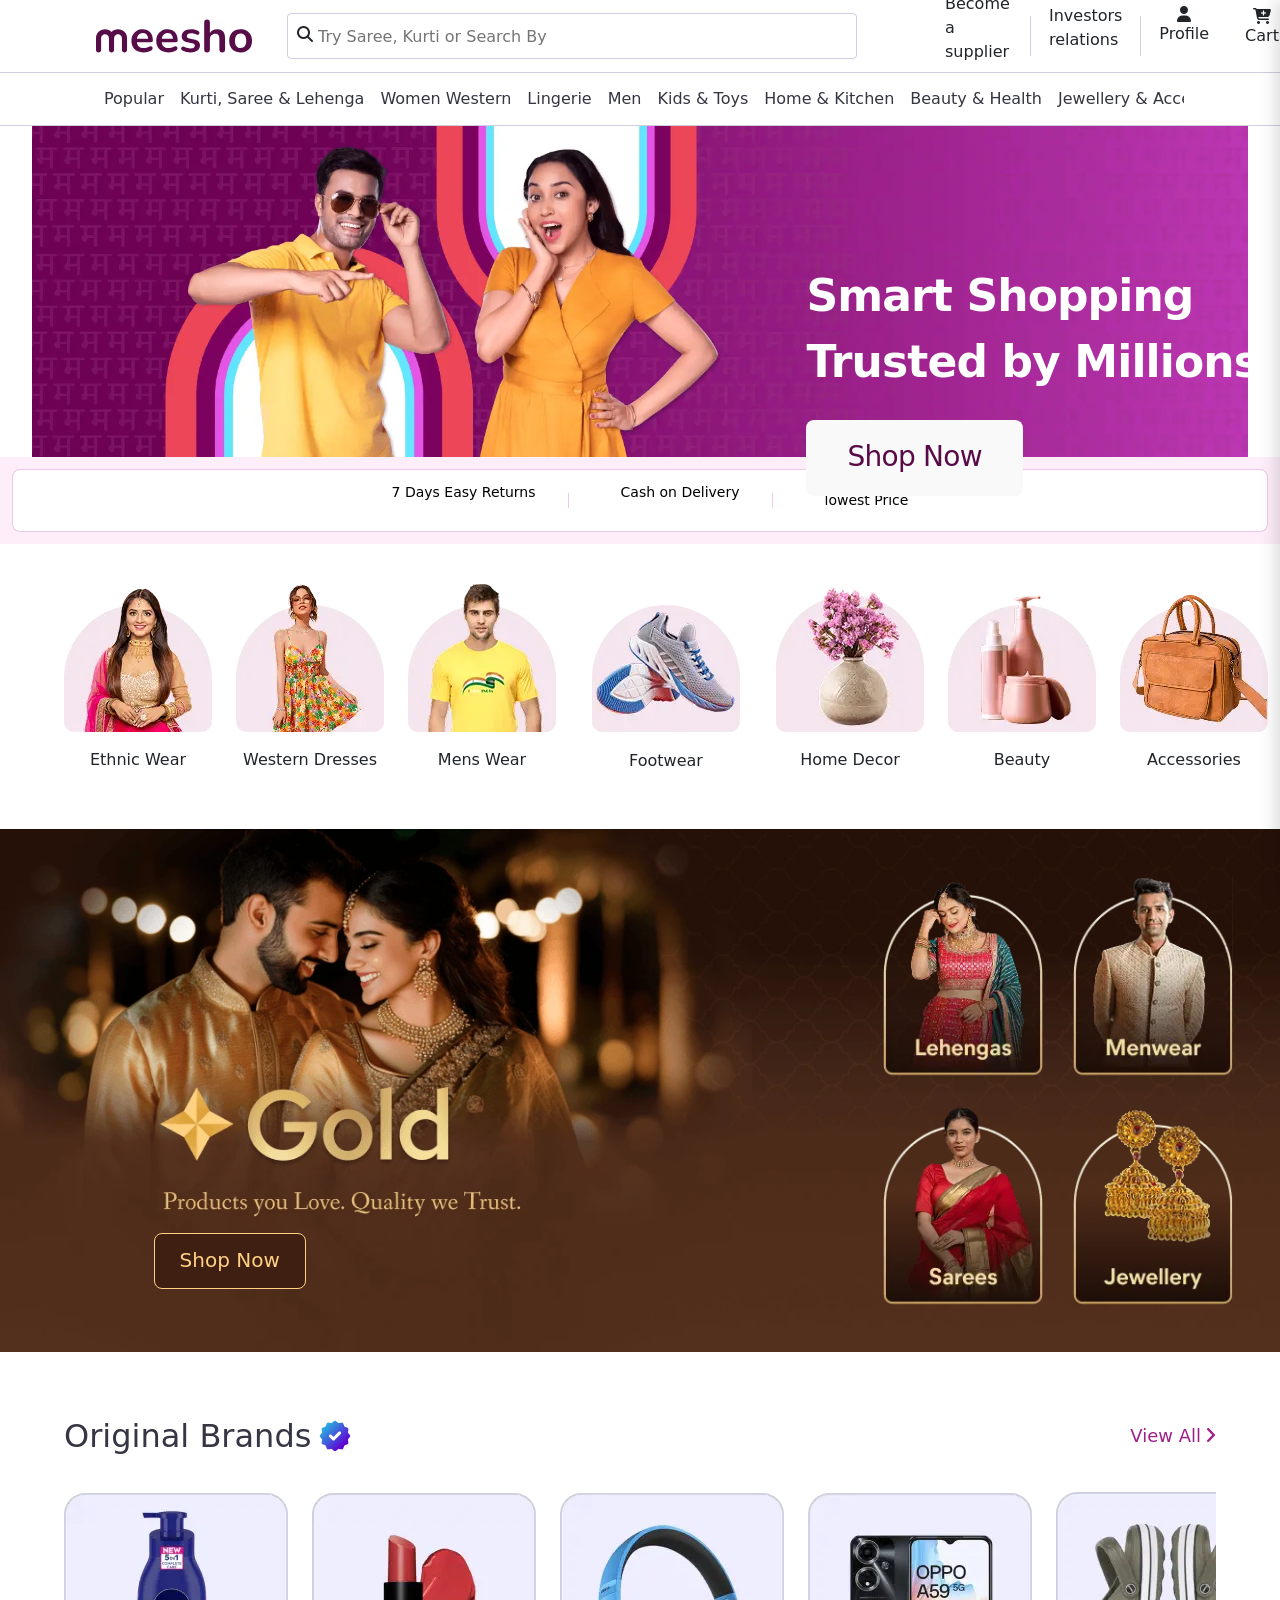
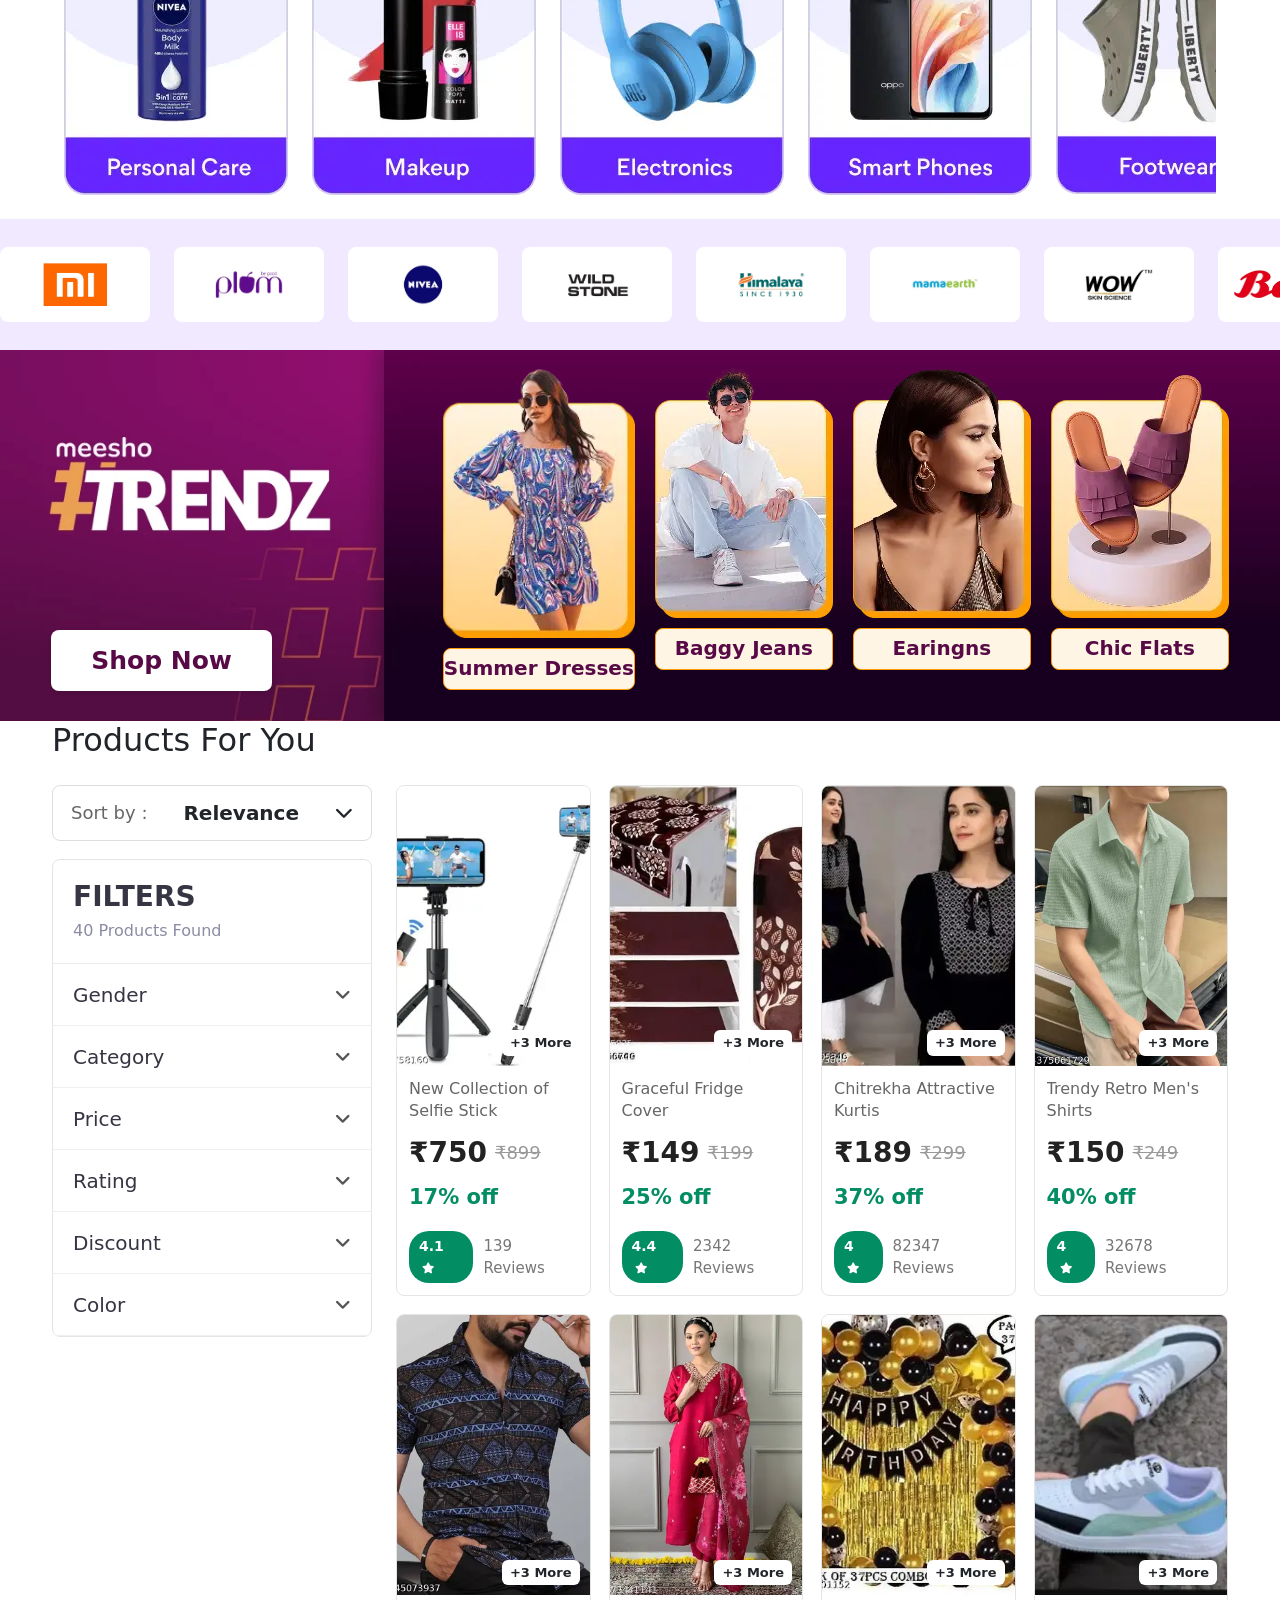
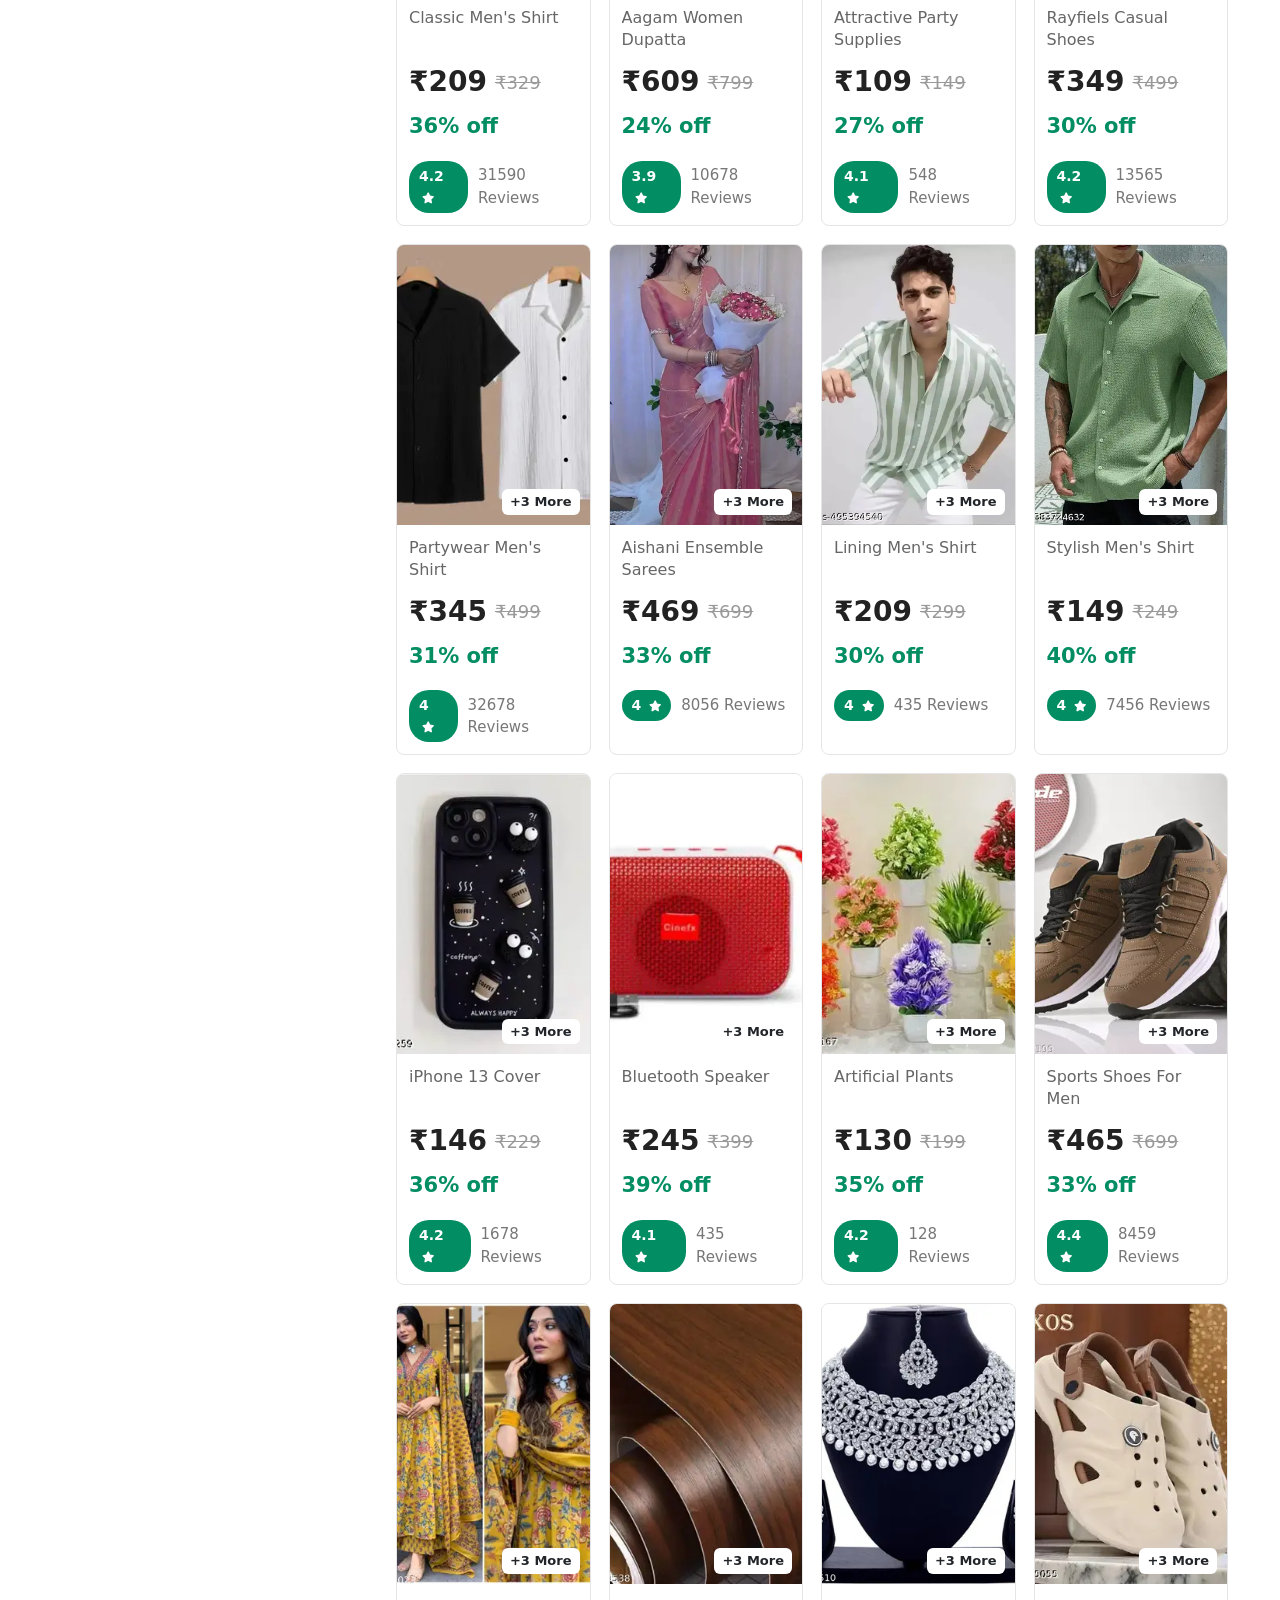
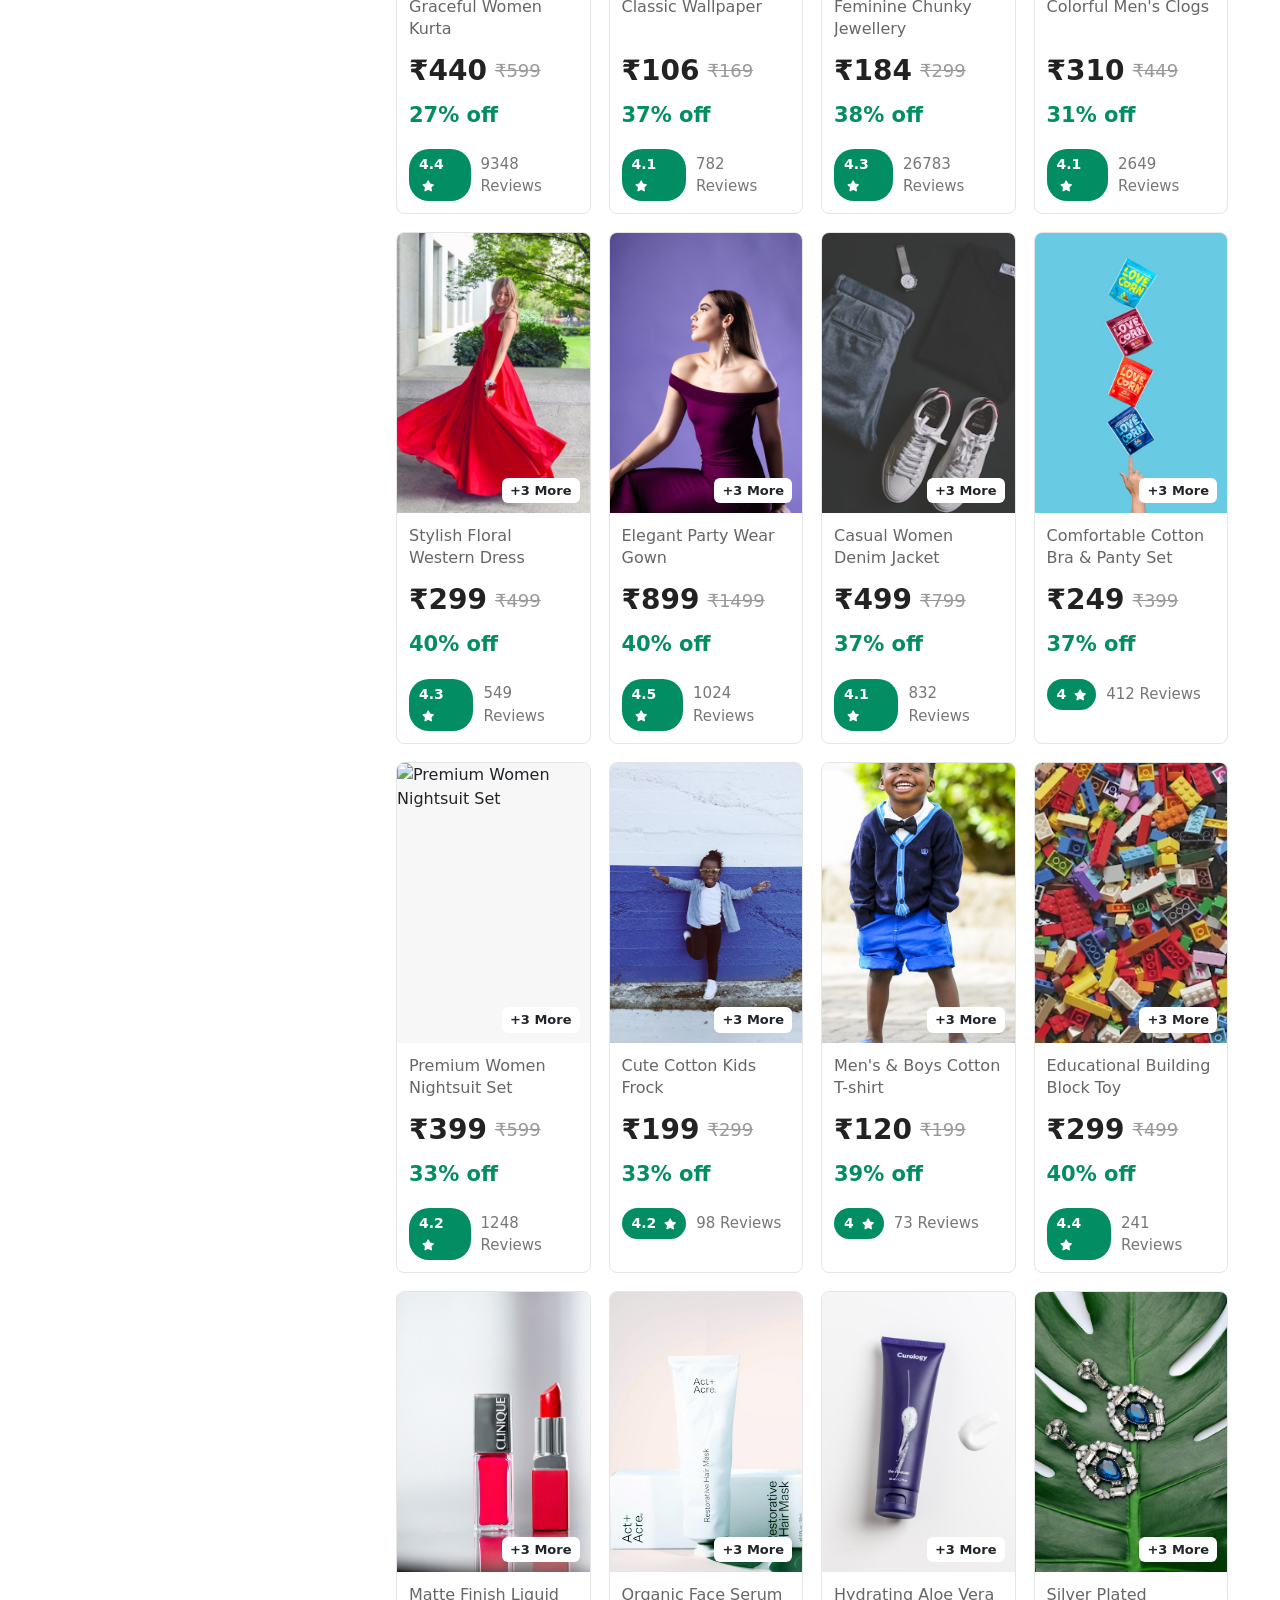
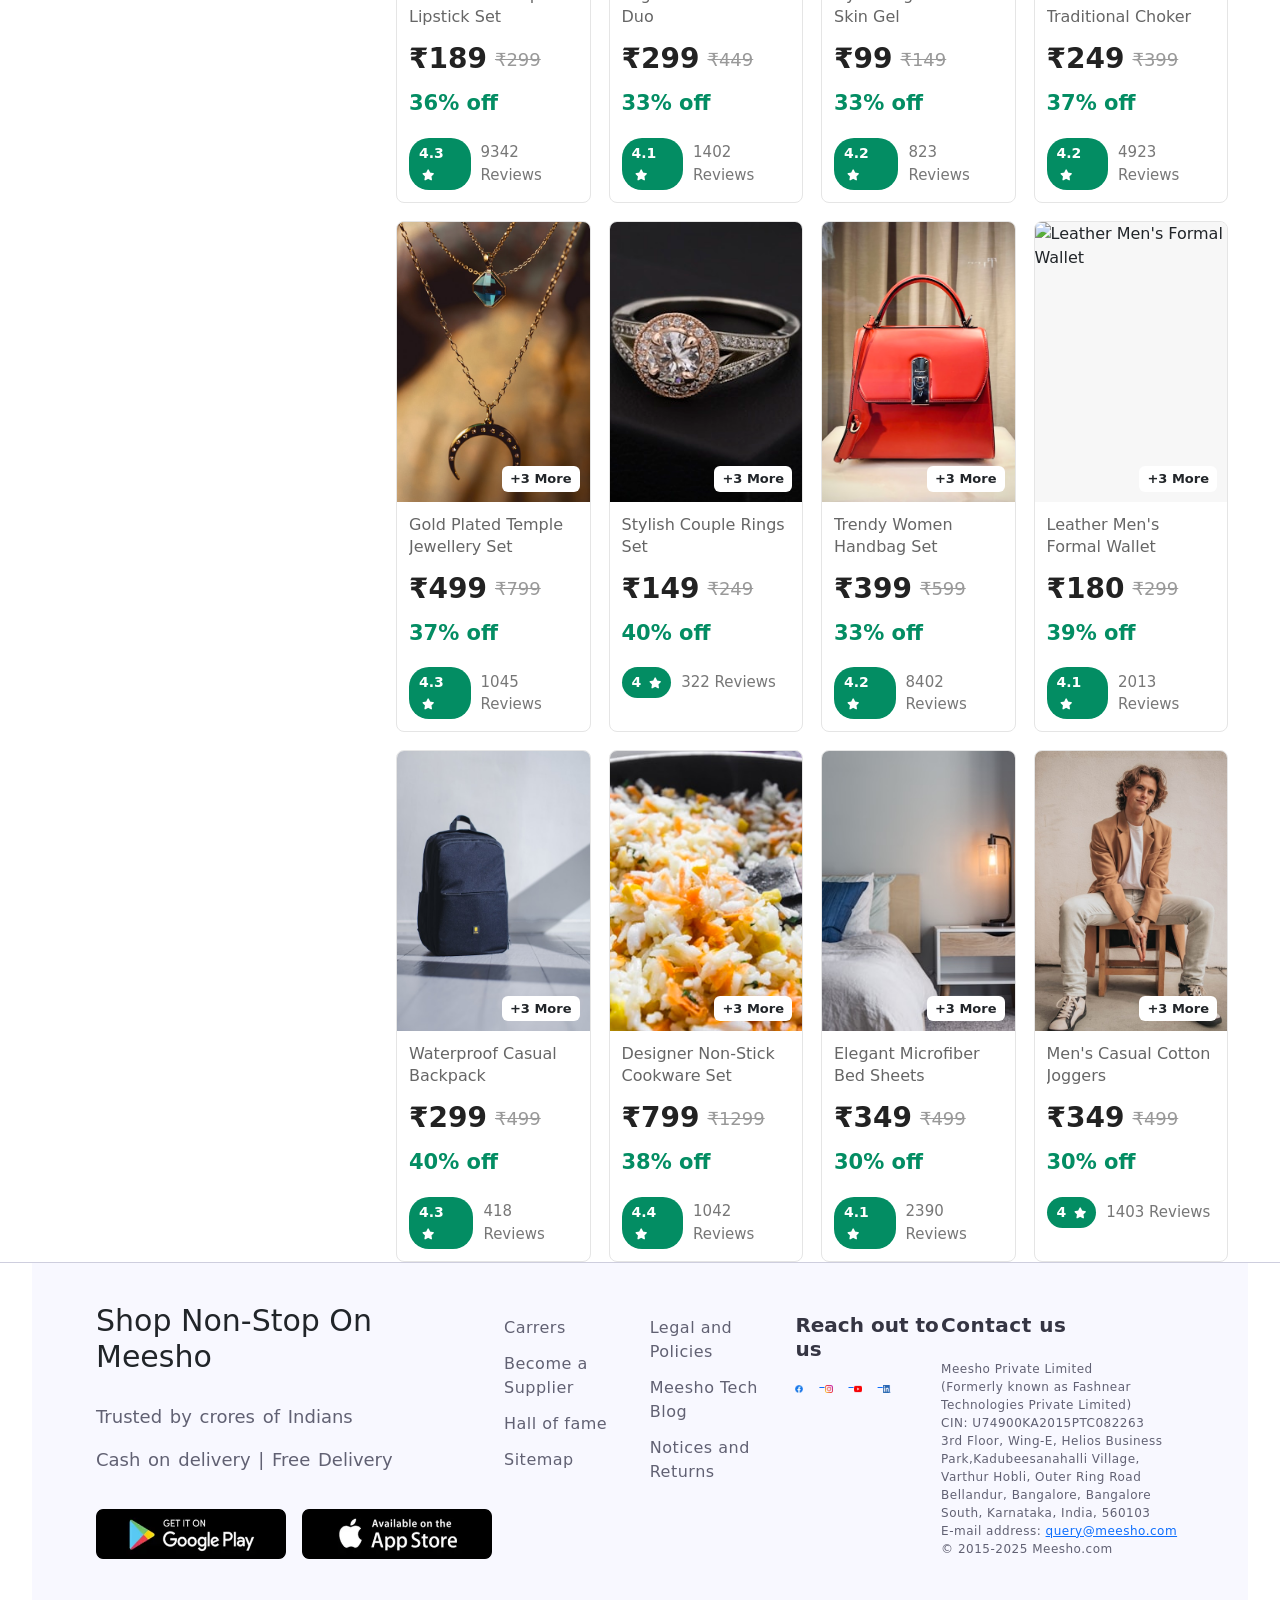
==== commit 7c67e2e1: "feat: implement profile hover dropdown, signup flow, and self-contained local assets" ====
--- a/index.html
+++ b/index.html
@@ -18,9 +18,10 @@
     <link rel="stylesheet" href="css/footer.css">
     <link rel="stylesheet" href="css/responsive.css">
     <link rel="stylesheet" href="css/products-grid.css">
-<link rel="stylesheet" href="css/product-card.css">
-<link rel="stylesheet" href="css/filters.css">
-<link rel="stylesheet" href="css/sort-dropdown.css">
+    <link rel="stylesheet" href="css/product-card.css">
+    <link rel="stylesheet" href="css/filters.css">
+    <link rel="stylesheet" href="css/sort-dropdown.css">
+    <link rel="stylesheet" href="css/cart.css">
 
     <!-- Bootstrap CSS CDN -->
     <link href="https://cdn.jsdelivr.net/npm/bootstrap@5.3.7/dist/css/bootstrap.min.css" rel="stylesheet">
@@ -41,7 +42,7 @@
             </div>
             <div class="icons">
 
-                <p>Beocome a supplier</p>
+                <p>Become a supplier</p>
                 <div class="line"></div>
                 <p>Investors relations</p>
                 <div class="line"></div>
@@ -282,7 +283,10 @@
         </div>
     </div>
     <!-- ================= TRENDZ END ================= -->
-<section id="productsSection"></section>
+    <section id="productsSection"></section>
+
+    <!-- ================= PRODUCT DETAIL VIEW ================= -->
+    <div id="productDetailSection" class="container" style="display:none; padding-top:140px; margin-bottom:50px;"></div>
 
 
 
@@ -317,11 +321,23 @@
             <div class="section-4">
                 <h6>Reach out to us</h6>
                 <div class="social-media">
-                    <img src="assets/facebook.webp" alt="">
-                    <img src="assets/instagram.webp" alt="">
-                    <img src="assets/youtube.webp" alt="">
-                    <img src="assets/linkedin.webp" alt="">
-                </div>
+                    <a href="https://www.facebook.com/" target="_blank">
+                        <img src="assets/facebook.webp" alt="Facebook">
+                    </a>
+
+                    <a href="https://www.instagram.com/" target="_blank">
+                        <img src="assets/instagram.webp" alt="Instagram">
+                    </a>
+
+                    <a href="https://www.youtube.com/" target="_blank">
+                        <img src="assets/youtube.webp" alt="YouTube">
+                    </a>
+
+                    <a href="https://www.linkedin.com/" target="_blank">
+                        <img src="assets/linkedin.webp" alt="LinkedIn">
+                    </a>
+                </div>
+                 
             </div>
             <div class="section-5">
                 <h6>Contact us</h6>
@@ -346,6 +362,9 @@
     </div>
     <!-- ================= FOOTER END ================= -->
 
+    <!-- ================= CART DRAWER ================= -->
+    <div id="cartBackdrop" class="cart-backdrop"></div>
+    <div id="cartDrawer" class="cart-drawer"></div>
 
     <!-- jQuery -->
     <script src="https://code.jquery.com/jquery-3.7.1.min.js"></script>
@@ -362,14 +381,16 @@
     <!-- Components -->
     <script src="js/components/navbar.js"></script>
     <script src="js/components/filters/filters-panel.js"></script>
-   
-
-<script src="js/components/filters/sort-dropdown.js"></script>
-<script src="js/components/filters/category-filter.js"></script>
- <script src="js/components/products/products-section.js"></script>
-
-<script src="js/components/products/product-card.js"></script>
-<script src="js/components/products/product-grid.js"></script>
+
+
+    <script src="js/components/filters/sort-dropdown.js"></script>
+    <script src="js/components/filters/category-filter.js"></script>
+    <script src="js/components/products/products-section.js"></script>
+
+    <script src="js/components/products/product-card.js"></script>
+    <script src="js/components/products/product-grid.js"></script>
+    <script src="js/components/products/product-detail.js"></script>
+    <script src="js/components/cart-drawer.js"></script>
 
 
     <!-- Main App -->
--- a/css/navbar.css
+++ b/css/navbar.css
@@ -185,4 +185,121 @@
 
 .mega-column a:hover{
     color:#9f2089;
+}
+
+.nav-list.active-nav p {
+    color: rgb(159, 32, 137) !important;
+    border-bottom: 3px solid rgb(159, 32, 137);
+    font-weight: 600;
+}
+
+/* ===========================
+        PROFILE DROPDOWN
+=========================== */
+
+#profileBtnContainer {
+    position: relative;
+    padding-bottom: 5px;
+}
+
+.profile-dropdown {
+    position: absolute;
+    top: 100%;
+    right: -10px;
+    width: 250px;
+    background: #ffffff;
+    border: 1px solid #e2e2e9;
+    border-radius: 8px;
+    box-shadow: 0 10px 25px rgba(0, 0, 0, 0.1);
+    z-index: 1000;
+    display: none;
+    padding: 15px;
+    text-align: left;
+    margin-top: 10px;
+}
+
+/* Arrow indicator on top of dropdown */
+.profile-dropdown::before {
+    content: '';
+    position: absolute;
+    top: -8px;
+    right: 30px;
+    width: 15px;
+    height: 15px;
+    background: #ffffff;
+    border-left: 1px solid #e2e2e9;
+    border-top: 1px solid #e2e2e9;
+    transform: rotate(45deg);
+}
+
+.profile-dropdown h4 {
+    font-size: 16px;
+    font-weight: 600;
+    color: #353543;
+    margin-bottom: 4px;
+}
+
+.profile-dropdown p {
+    font-size: 12px;
+    color: #8b8ba3;
+    margin-bottom: 12px !important;
+    margin-left: 0 !important;
+    margin-right: 0 !important;
+}
+
+.profile-dropdown .signup-btn {
+    display: block;
+    width: 100%;
+    text-align: center;
+    background: rgb(159, 32, 137);
+    color: #ffffff;
+    font-weight: 600;
+    font-size: 15px;
+    padding: 10px;
+    border-radius: 8px;
+    text-decoration: none;
+    margin-bottom: 15px;
+    border: none;
+    cursor: pointer;
+    transition: background 0.2s;
+}
+
+.profile-dropdown .signup-btn:hover {
+    background: rgb(130, 20, 110);
+}
+
+.profile-dropdown-menu {
+    border-top: 1px solid #f2f2f6;
+    padding-top: 10px;
+    list-style: none;
+    margin: 0;
+    padding-left: 0;
+}
+
+.profile-dropdown-menu li {
+    padding: 10px 0;
+    display: flex;
+    align-items: center;
+    gap: 12px;
+    color: #353543;
+    font-size: 14px;
+    cursor: pointer;
+    font-weight: 500;
+}
+
+.profile-dropdown-menu li i {
+    font-size: 16px;
+    color: #8b8ba3;
+    width: 20px;
+    display: flex;
+    justify-content: center;
+    align-items: center;
+}
+
+.profile-dropdown-menu li:hover {
+    color: rgb(159, 32, 137);
+}
+
+.profile-dropdown-menu li:hover i {
+    color: rgb(159, 32, 137);
 }
--- a/css/gold-banner.css
+++ b/css/gold-banner.css
@@ -2,6 +2,10 @@
 
 
 
+
+.gold {
+    position: relative;
+}
 
 .gold img {
     width: 100%;
@@ -15,7 +19,7 @@
     border-radius: 8px;
     font-size: 20px;
     position: absolute;
-    bottom: -85%;
+    bottom: 12%;
     left: 12%;
     cursor: pointer;
 }
@@ -25,9 +29,10 @@
     gap: 60px;
     position: absolute;
     width: 21%;
-    top: 155%;
+    top: 50%;
     transform: translateY(-50%);
-    left: 66.66%;
+    right: 6%;
+    left: auto;
 
 }
 .gold-img img{
--- a/css/trendz.css
+++ b/css/trendz.css
@@ -1,5 +1,9 @@
 /* Trendz section styles */
 
+
+.trendz {
+    position: relative;
+}
 
 .trendz img{
     width: 100%;
@@ -15,7 +19,7 @@
     transition: 0.2s;
     box-shadow: rgba(0, 0, 0, 0.1) 0px 2px 4px;
     position: absolute;
-    bottom: -222%;
+    bottom: 8%;
     left: 4%;
     padding: 12px 40px;
 }
@@ -26,8 +30,10 @@
     display: flex;
     gap: 40px;
     position: absolute;
-    left: 38%;
-    transform: translateY(-380px);
+    right: 4%;
+    left: auto;
+    top: 50%;
+    transform: translateY(-50%);
 }
 .trendz-collection p{
     padding: 4px 0px 6px;
--- a/css/responsive.css
+++ b/css/responsive.css
@@ -1,9 +1,3 @@
-/* Responsive styles */
-/* =====================================================
-                RESPONSIVE CSS
-        Meesho Clone - Desktop First
-===================================================== */
-
 
 /* ===========================
    Large Desktop (1600px)
@@ -25,10 +19,11 @@
 
 @media (max-width:1400px){
 
-    .header-container,
+    .outer,
+    .box,
     .products-section,
-    .hero-section,
-    .footer-container{
+    .banner,
+    .footer{
 
         width:95%;
         margin:auto;
@@ -41,6 +36,15 @@
 
     }
 
+    .gold-img {
+        gap: 30px;
+        width: 25%;
+    }
+    
+    .trendz-collection {
+        gap: 20px;
+    }
+
 }
 
 
@@ -69,6 +73,33 @@
 
     }
 
+    .img-content {
+        left: 60%;
+        top: 25%;
+        font-size: 32px;
+        line-height: 38px;
+        gap: 20px;
+    }
+    
+    .shop-now {
+        font-size: 20px;
+        padding: 8px 24px;
+    }
+
+    .gold-img img {
+        height: 160px;
+        width: 130px;
+    }
+    
+    .trendz-collection img {
+        width: 130px;
+        height: auto;
+    }
+    
+    .trendz-collection p {
+        font-size: 16px;
+    }
+
 }
 
 
@@ -79,15 +110,29 @@
 
 @media (max-width:992px){
 
-    .top-right{
+    .icons p,
+    .icons .line{
 
         display:none;
 
     }
 
-    .search-box{
-
-        width:100%;
+    .search-title{
+
+        width:100%;
+        max-width:400px;
+
+    }
+
+    .search-title input{
+
+        width:100%;
+
+    }
+
+    .icons{
+
+        margin-left:20px;
 
     }
 
@@ -113,6 +158,43 @@
 
     }
 
+    .img-content {
+        left: 55%;
+        top: 20%;
+        font-size: 26px;
+        line-height: 30px;
+        gap: 15px;
+    }
+    
+    .shop-now {
+        font-size: 16px;
+        padding: 6px 18px;
+    }
+
+    .gold-img {
+        gap: 15px;
+        width: 28%;
+    }
+    
+    .gold-img img {
+        height: 120px;
+        width: 100px;
+    }
+
+    .trendz-collection {
+        gap: 10px;
+        transform: translateY(-240px);
+        left: 45%;
+    }
+
+    .trendz-collection img {
+        width: 100px;
+    }
+    
+    .trendz-collection p {
+        font-size: 13px;
+    }
+
 }
 
 
@@ -123,7 +205,7 @@
 
 @media (max-width:768px){
 
-    .navbar-links{
+    .nav-down{
 
         overflow-x:auto;
 
@@ -131,14 +213,26 @@
 
         scrollbar-width:none;
 
-    }
-
-    .navbar-links::-webkit-scrollbar{
+        justify-content:flex-start;
+
+        gap:15px;
+
+        padding:10px;
+
+    }
+
+    .nav-down::-webkit-scrollbar{
 
         display:none;
 
     }
 
+    .nav-list{
+
+        flex:0 0 auto;
+
+    }
+
     .products-grid{
 
         grid-template-columns:repeat(2,1fr);
@@ -159,6 +253,118 @@
 
     }
 
+    /* Policy Overhaul */
+    .child-box {
+        flex-wrap: wrap;
+        padding: 10px;
+        gap: 10px;
+        justify-content: center;
+    }
+    .child-boxs {
+        margin: 5px 15px;
+        font-size: 12px;
+    }
+    .policy-line {
+        display: none;
+    }
+
+    /* Category Circles Overhaul */
+    .collection {
+        flex-wrap: wrap;
+        justify-content: center;
+        padding: 20px;
+        gap: 15px;
+    }
+    .collection-item {
+        width: calc(25% - 15px);
+        min-width: 90px;
+        text-align: center;
+    }
+    .collection-item img {
+        width: 60px;
+        height: 60px;
+    }
+    .collection-item p {
+        font-size: 12px;
+        padding: 8px 0px 0px;
+    }
+
+    /* Gold Banner Overhaul - Stack under banner */
+    .gold {
+        display: flex;
+        flex-direction: column;
+        align-items: center;
+        background: rgb(63, 31, 17);
+        padding: 20px 10px;
+    }
+    .gold > img {
+        border-radius: 8px;
+    }
+    .shop-now-gold {
+        position: static;
+        margin-top: 15px;
+        margin-bottom: 20px;
+        width: fit-content;
+    }
+    .gold-img {
+        position: static;
+        transform: none;
+        width: 100%;
+        display: flex;
+        flex-wrap: wrap;
+        justify-content: center;
+        gap: 15px;
+    }
+    .gold-img img {
+        height: 150px;
+        width: 120px;
+    }
+
+    /* Trendz Overhaul - Stack under banner */
+    .trendz {
+        display: flex;
+        flex-direction: column;
+        align-items: center;
+        background: rgb(255, 245, 229);
+        padding: 20px 10px;
+    }
+    .trendz > img {
+        border-radius: 8px;
+    }
+    .shopnow-trendz {
+        position: static;
+        margin-top: 15px;
+        margin-bottom: 20px;
+        width: fit-content;
+    }
+    .trendz-collection {
+        position: static;
+        transform: none;
+        width: 100%;
+        display: flex;
+        flex-wrap: wrap;
+        justify-content: center;
+        gap: 15px;
+    }
+    .trendz-collection a {
+        width: 120px;
+    }
+    .trendz-collection img {
+        width: 100%;
+    }
+    .trendz-collection p {
+        font-size: 14px;
+        padding: 4px;
+    }
+
+    /* Brands Logo spacing */
+    .b-section {
+        padding: 30px 15px 16px;
+    }
+    .original-brand {
+        font-size: 24px;
+    }
+
 }
 
 
@@ -169,17 +375,38 @@
 
 @media (max-width:576px){
 
-    .header-container{
+    .outer{
 
         flex-direction:column;
 
-        gap:15px;
-
-    }
-
-    .search-box{
-
-        width:100%;
+        height:auto;
+
+        padding:15px;
+
+        gap:10px;
+
+    }
+
+    .search-title{
+
+        width:100%;
+        max-width:100%;
+
+    }
+
+    .search-title input{
+
+        width:100%;
+
+    }
+
+    .icons{
+
+        margin-left:0;
+
+        width:100%;
+
+        justify-content:space-around;
 
     }
 
@@ -191,13 +418,15 @@
 
     .products-grid{
 
-        grid-template-columns:1fr;
+        grid-template-columns:repeat(2,1fr);
+
+        gap:10px;
 
     }
 
     .product-image{
 
-        height:260px;
+        height:200px;
 
     }
 
@@ -213,6 +442,40 @@
 
     }
 
+    /* Hero Text size scaling */
+    .img-content {
+        left: 45%;
+        top: 15%;
+        font-size: 15px;
+        line-height: 18px;
+        gap: 8px;
+    }
+    
+    .shop-now {
+        font-size: 11px;
+        padding: 4px 10px;
+        border-radius: 4px;
+    }
+
+    .collection-item {
+        width: calc(33% - 15px); /* 3 per row on mobile */
+    }
+
+    /* Detail View mobile scaling */
+    .detail-thumb {
+        width: 50px;
+        height: 50px;
+    }
+    
+    #mainDetailImage {
+        max-height: 240px;
+    }
+    
+    .size-btn {
+        padding: 6px 15px !important;
+        font-size: 14px;
+    }
+
 }
 
 
@@ -259,4 +522,8 @@
 
     }
 
+    .collection-item {
+        width: calc(50% - 15px); /* 2 per row on tiny mobile */
+    }
+
 }
--- a/css/filters.css
+++ b/css/filters.css
@@ -101,4 +101,41 @@
 
     color:#555;
 
+    transition: transform 0.2s ease;
+
+}
+
+/* ===============================
+FILTER OPTIONS ACCORDION
+================================ */
+
+.filter-options {
+    padding: 15px 20px;
+    border-bottom: 1px solid #efefef;
+    background: #fafafa;
+    display: flex;
+    flex-direction: column;
+    gap: 12px;
+}
+
+.filter-options label {
+    display: flex;
+    align-items: center;
+    gap: 10px;
+    font-size: 15px;
+    color: #555;
+    cursor: pointer;
+    user-select: none;
+}
+
+.filter-options label input[type="checkbox"],
+.filter-options label input[type="radio"] {
+    width: 18px;
+    height: 18px;
+    accent-color: #9f2089;
+    cursor: pointer;
+}
+
+.filter-item.expanded i {
+    transform: rotate(180deg);
 }
--- a/css/cart.css
+++ b/css/cart.css
@@ -0,0 +1,218 @@
+/* ===========================================
+              CART DRAWER STYLES
+=========================================== */
+
+.cart-drawer {
+    position: fixed;
+    top: 0;
+    right: 0;
+    width: 420px;
+    height: 100%;
+    z-index: 1050;
+    background: #fff;
+    box-shadow: -4px 0 16px rgba(0, 0, 0, 0.15);
+    display: flex;
+    flex-direction: column;
+    transform: translateX(100%);
+    transition: transform 0.3s cubic-bezier(0.25, 0.8, 0.25, 1);
+}
+
+.cart-drawer.open {
+    transform: translateX(0);
+}
+
+.cart-backdrop {
+    position: fixed;
+    top: 0;
+    left: 0;
+    width: 100%;
+    height: 100%;
+    z-index: 1040;
+    background: rgba(0, 0, 0, 0.5);
+    display: none;
+}
+
+/* Header */
+.cart-header {
+    padding: 20px;
+    border-bottom: 1px solid #ececec;
+    display: flex;
+    justify-content: space-between;
+    align-items: center;
+}
+
+.cart-header h3 {
+    font-size: 20px;
+    font-weight: 600;
+    color: #353543;
+    margin: 0;
+}
+
+.cart-close-btn {
+    background: none;
+    border: none;
+    font-size: 22px;
+    cursor: pointer;
+    color: #8b8ba3;
+    transition: color 0.2s;
+}
+
+.cart-close-btn:hover {
+    color: rgb(159, 32, 137);
+}
+
+/* Items List */
+.cart-items-container {
+    flex: 1;
+    overflow-y: auto;
+    padding: 20px;
+    display: flex;
+    flex-direction: column;
+    gap: 15px;
+}
+
+.cart-item {
+    display: flex;
+    gap: 15px;
+    padding-bottom: 15px;
+    border-bottom: 1px solid #f5f5f5;
+    align-items: center;
+}
+
+.cart-item img {
+    width: 70px;
+    height: 70px;
+    object-fit: cover;
+    border-radius: 4px;
+    background: #f7f7f7;
+}
+
+.cart-item-details {
+    flex: 1;
+}
+
+.cart-item-title {
+    font-size: 15px;
+    font-weight: 500;
+    color: #353543;
+    margin: 0 0 5px 0;
+    display: -webkit-box;
+    -webkit-line-clamp: 2;
+    -webkit-box-orient: vertical;
+    overflow: hidden;
+}
+
+.cart-item-price {
+    font-weight: 600;
+    color: #222;
+}
+
+.qty-controls {
+    display: flex;
+    align-items: center;
+    gap: 12px;
+    margin-top: 8px;
+}
+
+.qty-btn {
+    width: 24px;
+    height: 24px;
+    border: 1px solid #cecede;
+    background: #fff;
+    cursor: pointer;
+    border-radius: 4px;
+    display: flex;
+    align-items: center;
+    justify-content: center;
+    font-size: 12px;
+    color: #555;
+    transition: background 0.2s;
+}
+
+.qty-btn:hover {
+    background: #f7f7f7;
+}
+
+.qty-val {
+    font-size: 14px;
+    font-weight: 500;
+    min-width: 15px;
+    text-align: center;
+}
+
+.cart-remove-btn {
+    background: none;
+    border: none;
+    color: #8b8ba3;
+    cursor: pointer;
+    font-size: 16px;
+    padding: 5px;
+    transition: color 0.2s;
+}
+
+.cart-remove-btn:hover {
+    color: #e53e3e;
+}
+
+/* Empty State */
+.cart-empty {
+    text-align: center;
+    margin: auto;
+    color: #8b8ba3;
+}
+
+.cart-empty i {
+    font-size: 48px;
+    margin-bottom: 15px;
+    color: #cecede;
+}
+
+/* Summary Footer */
+.cart-summary {
+    padding: 20px;
+    border-top: 1px solid #ececec;
+    background: #fafafa;
+}
+
+.summary-row {
+    display: flex;
+    justify-content: space-between;
+    font-size: 16px;
+    margin-bottom: 8px;
+    color: #555;
+}
+
+.summary-row.total {
+    font-size: 18px;
+    font-weight: 700;
+    color: #222;
+    margin-top: 10px;
+    padding-top: 10px;
+    border-top: 1px dashed #cecede;
+}
+
+.checkout-btn {
+    width: 100%;
+    padding: 15px;
+    border: none;
+    background: rgb(159, 32, 137);
+    color: #fff;
+    font-size: 16px;
+    font-weight: 600;
+    border-radius: 8px;
+    cursor: pointer;
+    margin-top: 15px;
+    box-shadow: 0 4px 12px rgba(159, 32, 137, 0.2);
+    transition: background 0.2s;
+}
+
+.checkout-btn:hover {
+    background: rgb(130, 20, 110);
+}
+
+/* Responsive */
+@media (max-width: 576px) {
+    .cart-drawer {
+        width: 100%;
+    }
+}
